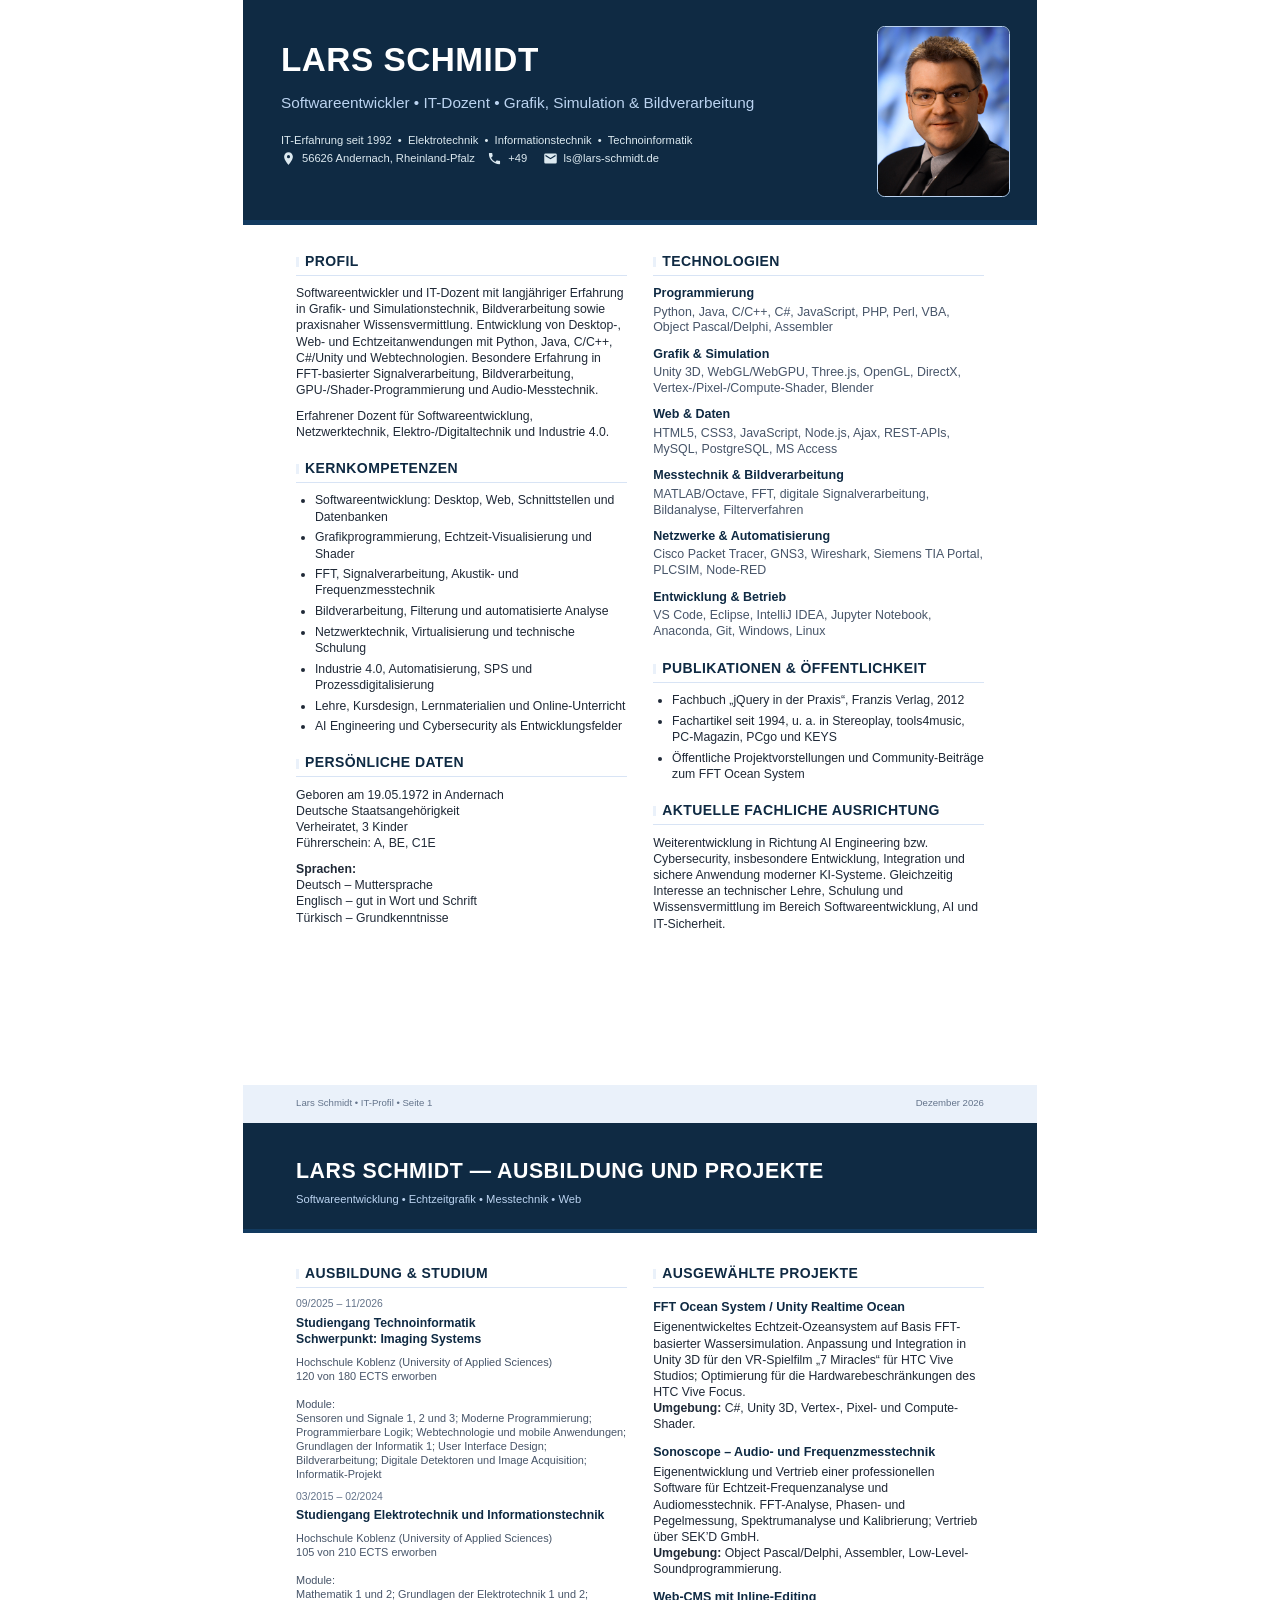
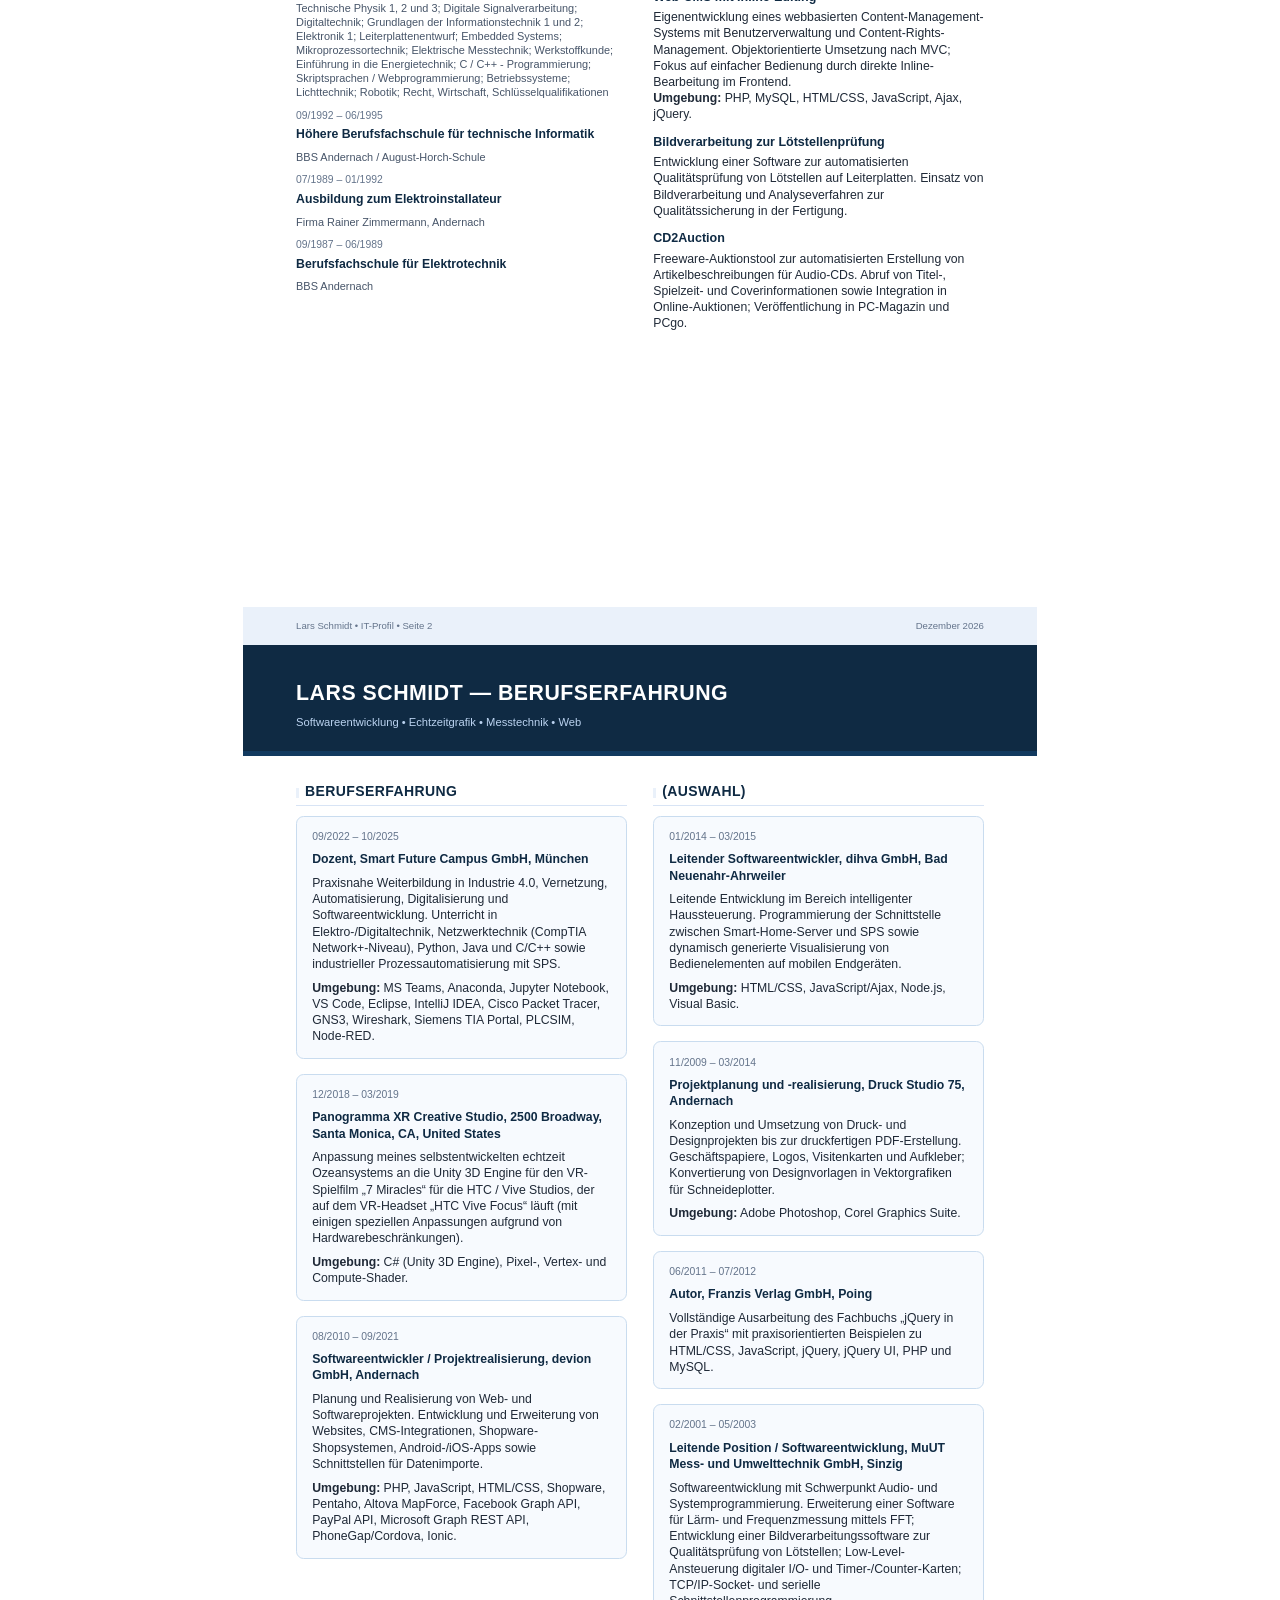
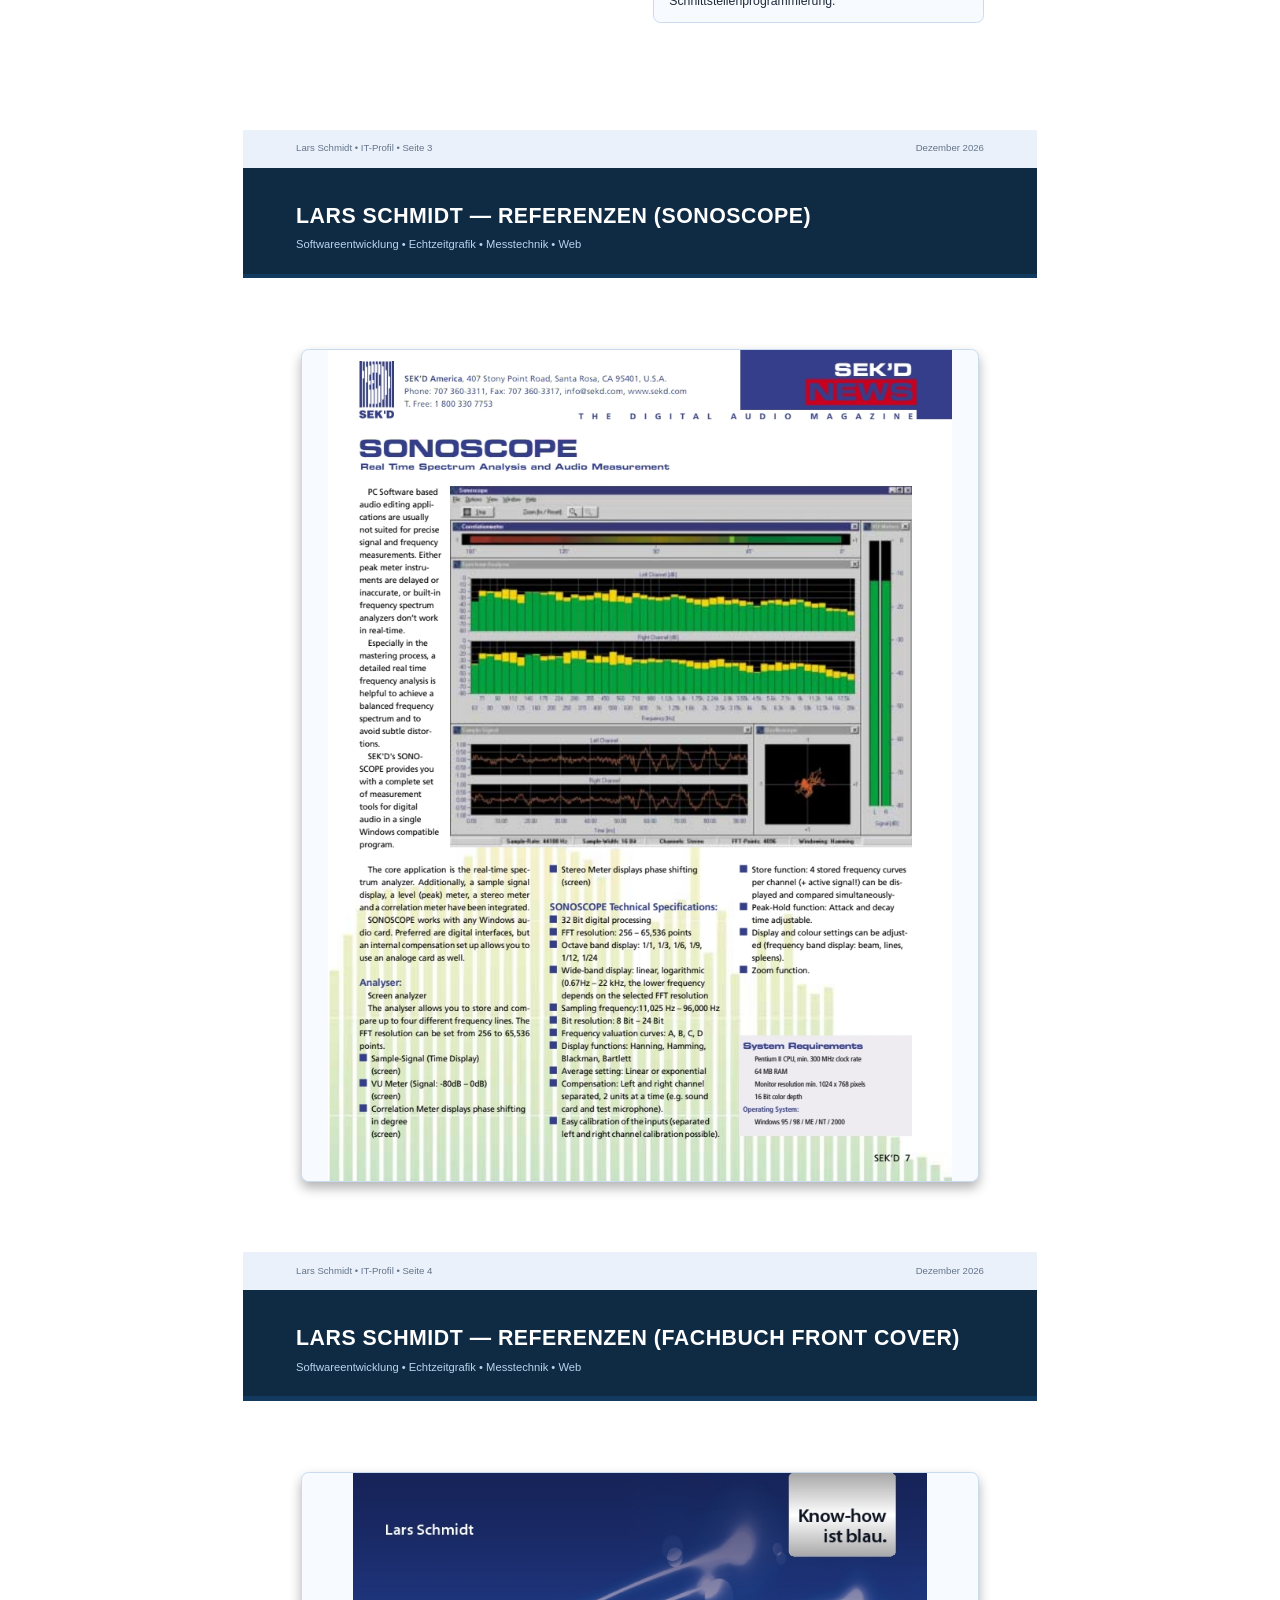
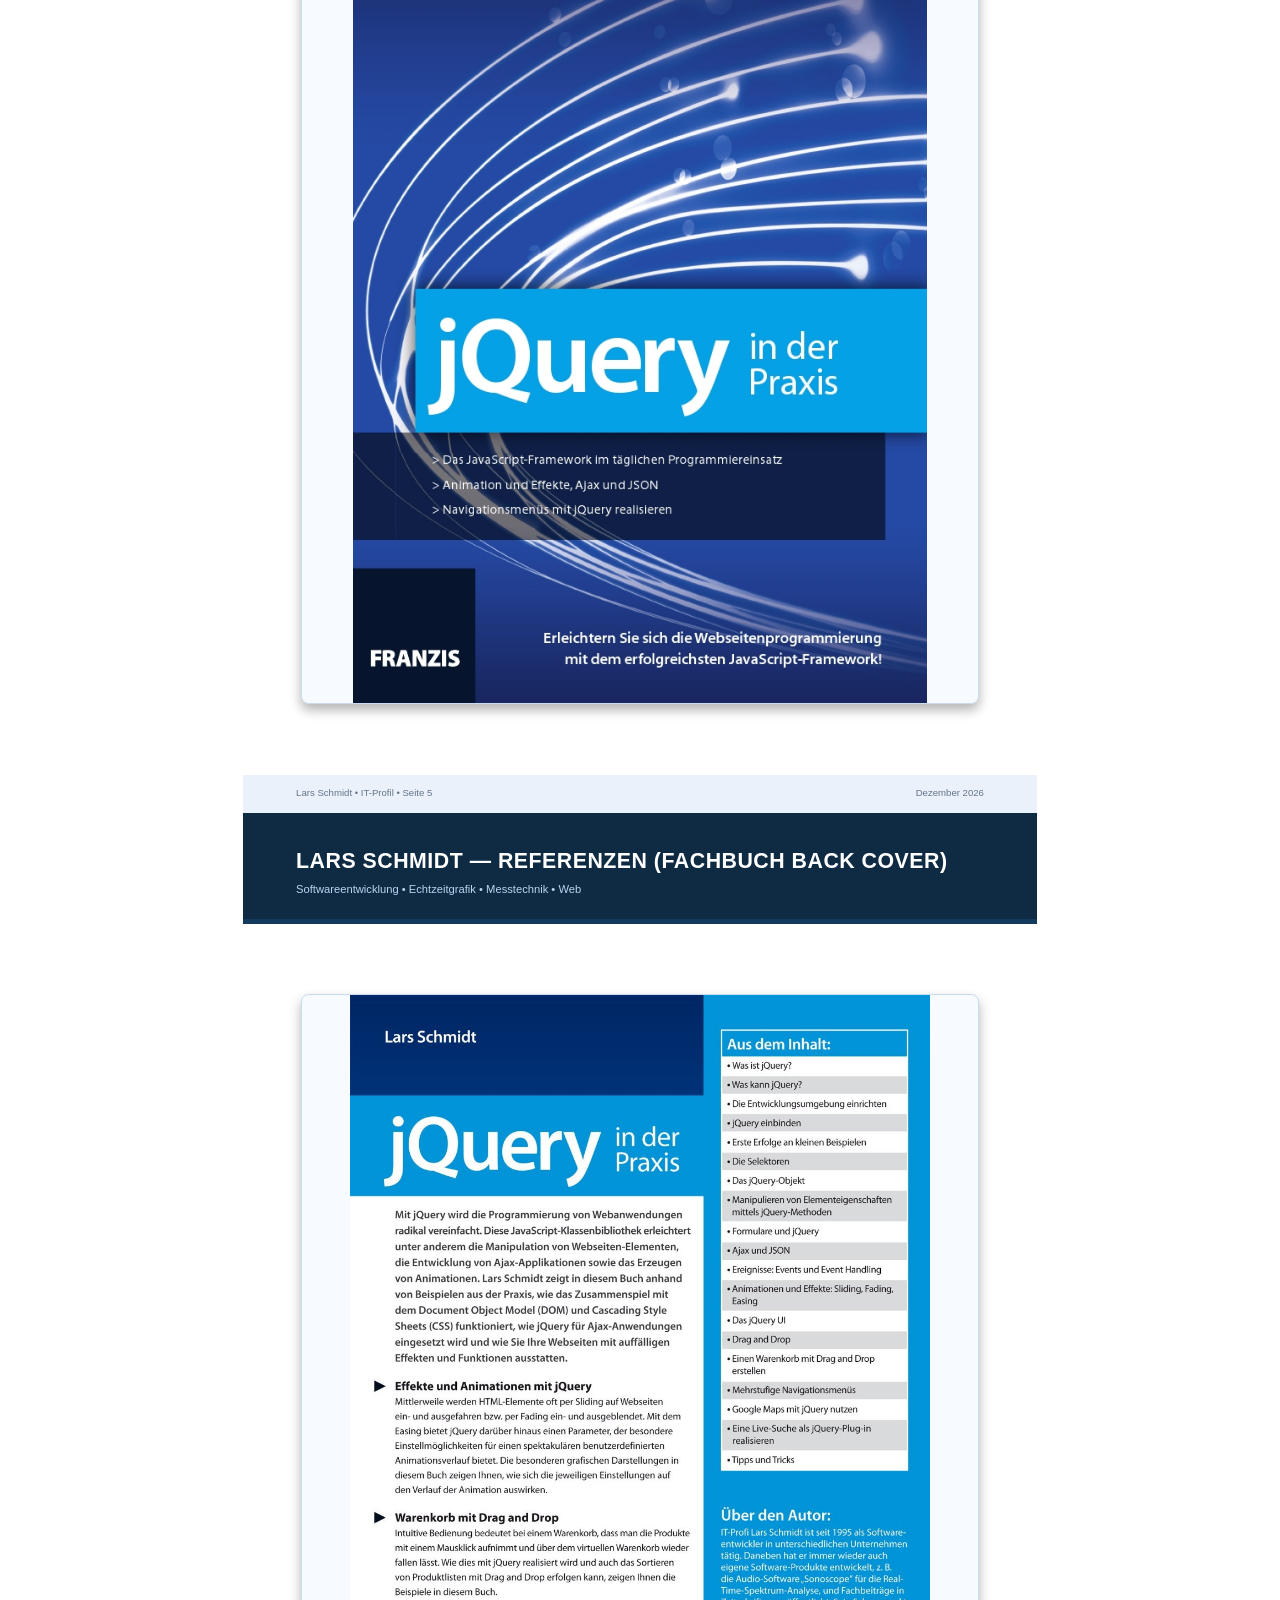
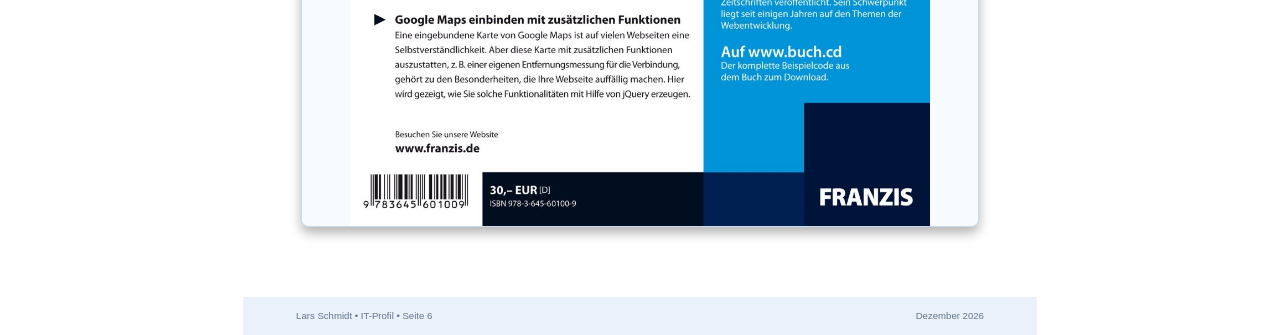
==== index.html @ 0de5c48a "Rename Lars-Schmidt-IT-Profil-public.html to index.html" ====
<!doctype html>
<html lang="de">

<head>
  <meta charset="utf-8">
  <meta name="viewport" content="width=device-width,initial-scale=1">
  <title>Lars Schmidt – IT-Profil</title>

  <link rel="stylesheet" href="style.css">

</head>

<body>

  <div class="page">
    <header class="header">
      <h1>LARS SCHMIDT</h1>
      <p class="role">Softwareentwickler &bull; IT-Dozent &bull; Grafik, Simulation &amp; Bildverarbeitung</p>

      <p class="contact">
        IT-Erfahrung seit 1992 &nbsp;&bull;&nbsp; Elektrotechnik &nbsp;&bull;&nbsp; Informationstechnik
        &nbsp;&bull;&nbsp; Technoinformatik<br>
        <!--
      Aktuelle fachliche Ausrichtung: AI Engineering &amp; Cybersecurity
      -->
      </p>


      <div class="contact">

        <span class="kontakt-item">
          <svg class="icon" viewBox="0 0 24 24" aria-hidden="true">
            <path
              d="M12 2C8.1 2 5 5.1 5 9c0 5.2 7 13 7 13s7-7.8 7-13c0-3.9-3.1-7-7-7zm0 9.5A2.5 2.5 0 1 1 12 6.5a2.5 2.5 0 0 1 0 5z" />
          </svg>
          56626 Andernach, Rheinland-Pfalz &nbsp;&nbsp;
        </span>

        <span class="kontakt-item">
          <svg class="icon" viewBox="0 0 24 24" aria-hidden="true">
            <path
              d="M6.6 10.8c1.4 2.8 3.8 5.2 6.6 6.6l2.2-2.2c.3-.3.7-.4 1-.2 1.1.4 2.3.6 3.5.6.6 0 1 .4 1 1V20c0 .6-.4 1-1 1C10.6 21 3 13.4 3 4c0-.6.4-1 1-1h3.5c.6 0 1 .4 1 1 0 1.2.2 2.4.6 3.5.1.3 0 .7-.2 1l-2.3 2.3z" />
          </svg>
          <a href="tel:+4917670331824">+49 </a> &nbsp;&nbsp;
        </span>

        <span class="kontakt-item">
          <svg class="icon" viewBox="0 0 24 24" aria-hidden="true">
            <path
              d="M20 4H4a2 2 0 0 0-2 2v12a2 2 0 0 0 2 2h16a2 2 0 0 0 2-2V6a2 2 0 0 0-2-2zm0 4.2-8 5-8-5V6l8 5 8-5v2.2z" />
          </svg>
          <a href="mailto:ls@lars-schmidt.de">ls@lars-schmidt.de</a>
        </span>

      </div><br>

      <div class="photo">
        <img src="images/Bild.png" alt="Lars Schmidt">
      </div>
    </header>

    <main class="content">
      <div>
        <section class="section">
          <h2>Profil</h2>
          <p>Softwareentwickler und IT-Dozent mit langjähriger Erfahrung in Grafik- und Simulationstechnik,
            Bildverarbeitung sowie praxisnaher Wissensvermittlung. Entwicklung von Desktop-, Web- und
            Echtzeitanwendungen mit Python, Java, C/C++, C#/Unity und Webtechnologien. Besondere Erfahrung in
            FFT-basierter Signalverarbeitung, Bildverarbeitung, GPU-/Shader-Programmierung und Audio-Messtechnik.</p>
          <p>Erfahrener Dozent für Softwareentwicklung, Netzwerktechnik, Elektro-/Digitaltechnik und Industrie 4.0.</p>
        </section>

        <section class="section">
          <h2>Kernkompetenzen</h2>
          <ul>
            <li>Softwareentwicklung: Desktop, Web, Schnittstellen und Datenbanken</li>
            <li>Grafikprogrammierung, Echtzeit-Visualisierung und Shader</li>
            <li>FFT, Signalverarbeitung, Akustik- und Frequenzmesstechnik</li>
            <li>Bildverarbeitung, Filterung und automatisierte Analyse</li>
            <li>Netzwerktechnik, Virtualisierung und technische Schulung</li>
            <li>Industrie 4.0, Automatisierung, SPS und Prozessdigitalisierung</li>
            <li>Lehre, Kursdesign, Lernmaterialien und Online-Unterricht</li>
            <li>AI Engineering und Cybersecurity als Entwicklungsfelder</li>
          </ul>
        </section>

        <section class="section">
          <h2>Persönliche Daten</h2>
          <p>Geboren am 19.05.1972 in Andernach<br>Deutsche Staatsangehörigkeit<br>Verheiratet, 3
            Kinder<br>Führerschein: A, BE, C1E</p>
          <p><strong>Sprachen:</strong><br>Deutsch – Muttersprache<br>Englisch – gut in Wort und Schrift<br>Türkisch –
            Grundkenntnisse</p>
        </section>

      </div>

      <div>
        <section class="section tech2">
          <h2>Technologien</h2>
          <h3>Programmierung</h3>
          <p>Python, Java, C/C++, C#, JavaScript, PHP, Perl, VBA, Object Pascal/Delphi, Assembler</p>
          <h3>Grafik &amp; Simulation</h3>
          <p>Unity 3D, WebGL/WebGPU, Three.js, OpenGL, DirectX, Vertex-/Pixel-/Compute-Shader, Blender</p>
          <h3>Web &amp; Daten</h3>
          <p>HTML5, CSS3, JavaScript, Node.js, Ajax, REST-APIs, MySQL, PostgreSQL, MS Access</p>
          <h3>Messtechnik &amp; Bildverarbeitung</h3>
          <p>MATLAB/Octave, FFT, digitale Signalverarbeitung, Bildanalyse, Filterverfahren</p>
          <h3>Netzwerke &amp; Automatisierung</h3>
          <p>Cisco Packet Tracer, GNS3, Wireshark, Siemens TIA Portal, PLCSIM, Node-RED</p>
          <h3>Entwicklung &amp; Betrieb</h3>
          <p>VS Code, Eclipse, IntelliJ IDEA, Jupyter Notebook, Anaconda, Git, Windows, Linux</p>
        </section>

        <section class="section">
          <h2>Publikationen &amp; Öffentlichkeit</h2>
          <ul>
            <li>Fachbuch „jQuery in der Praxis“, Franzis Verlag, 2012</li>
            <li>Fachartikel seit 1994, u. a. in Stereoplay, tools4music, PC-Magazin, PCgo und KEYS</li>
            <li>Öffentliche Projektvorstellungen und Community-Beiträge zum FFT Ocean System</li>
          </ul>
        </section>

        <section class="section">
          <h2>Aktuelle fachliche Ausrichtung</h2>
          <p>Weiterentwicklung in Richtung AI Engineering bzw. Cybersecurity, insbesondere Entwicklung, Integration und
            sichere Anwendung moderner KI-Systeme. Gleichzeitig Interesse an technischer Lehre, Schulung und
            Wissensvermittlung im Bereich Softwareentwicklung, AI und IT-Sicherheit.</p>
        </section>

      </div>
    </main>

    <div class="footer"><span>Lars Schmidt &bull; IT-Profil &bull; Seite 1</span><span class="profil-datum"
        style="text-align: right;"></span></div>
  </div>

  <div class="page page2">
    <header class="header" style="padding:9mm 14mm 7mm">
      <h1 style="font-size:16pt;margin:0">LARS SCHMIDT — AUSBILDUNG UND PROJEKTE</h1>
      <p class="role" style="margin:2mm 0 0;font-size:8.4pt">Softwareentwicklung &bull; Echtzeitgrafik &bull;
        Messtechnik &bull; Web</p>
    </header>

    <main class="content">

      <div>
        <section class="section">
          <h2>Ausbildung &amp; Studium</h2>
          <p class="date">09/2025 – 11/2026</p>
          <p class="jobtitle">Studiengang Technoinformatik<br>Schwerpunkt: Imaging Systems</p>
          <p class="small">Hochschule Koblenz (University of Applied Sciences)<br>120 von 180 ECTS
            erworben<br><br>Module:<br>Sensoren und Signale 1, 2 und 3; Moderne Programmierung; Programmierbare Logik;
            Webtechnologie und mobile Anwendungen; Grundlagen der Informatik 1; User Interface Design; Bildverarbeitung;
            Digitale Detektoren und Image Acquisition; Informatik-Projekt</p>
          <p class="date">03/2015 – 02/2024</p>
          <p class="jobtitle">Studiengang Elektrotechnik und Informationstechnik</p>
          <p class="small">Hochschule Koblenz (University of Applied Sciences)<br>105 von 210 ECTS
            erworben<br><br>Module:<br>Mathematik 1 und 2; Grundlagen der Elektrotechnik 1 und 2; Technische Physik 1, 2
            und 3; Digitale Signalverarbeitung; Digitaltechnik; Grundlagen der Informationstechnik 1 und 2; Elektronik
            1; Leiterplattenentwurf; Embedded Systems; Mikroprozessortechnik; Elektrische Messtechnik; Werkstoffkunde;
            Einführung in die Energietechnik; C / C++ - Programmierung; Skriptsprachen / Webprogrammierung;
            Betriebssysteme; Lichttechnik; Robotik; Recht, Wirtschaft, Schlüsselqualifikationen</p>
          <p class="date">09/1992 – 06/1995</p>
          <p class="jobtitle">Höhere Berufsfachschule für technische Informatik</p>
          <p class="small">BBS Andernach / August-Horch-Schule</p>
          <p class="date">07/1989 – 01/1992</p>
          <p class="jobtitle">Ausbildung zum Elektroinstallateur</p>
          <p class="small">Firma Rainer Zimmermann, Andernach</p>
          <p class="date">09/1987 – 06/1989</p>
          <p class="jobtitle">Berufsfachschule für Elektrotechnik</p>
          <p class="small">BBS Andernach</p>
        </section>
      </div>

      <div>
        <section class="section">
          <h2>Ausgewählte Projekte</h2>

          <article class="project">
            <h3>FFT Ocean System / Unity Realtime Ocean</h3>
            <p>Eigenentwickeltes Echtzeit-Ozeansystem auf Basis FFT-basierter Wassersimulation. Anpassung und
              Integration in Unity 3D für den VR-Spielfilm „7 Miracles“ für HTC Vive Studios; Optimierung für die
              Hardwarebeschränkungen des HTC Vive Focus.</p>
            <p><strong>Umgebung:</strong> C#, Unity 3D, Vertex-, Pixel- und Compute-Shader.</p>
          </article>

          <article class="project">
            <h3>Sonoscope – Audio- und Frequenzmesstechnik</h3>
            <p>Eigenentwicklung und Vertrieb einer professionellen Software für Echtzeit-Frequenzanalyse und
              Audiomesstechnik. FFT-Analyse, Phasen- und Pegelmessung, Spektrumanalyse und Kalibrierung; Vertrieb über
              SEK’D GmbH.</p>
            <p><strong>Umgebung:</strong> Object Pascal/Delphi, Assembler, Low-Level-Soundprogrammierung.</p>
          </article>

          <article class="project">
            <h3>Web-CMS mit Inline-Editing</h3>
            <p>Eigenentwicklung eines webbasierten Content-Management-Systems mit Benutzerverwaltung und
              Content-Rights-Management. Objektorientierte Umsetzung nach MVC; Fokus auf einfacher Bedienung durch
              direkte Inline-Bearbeitung im Frontend.</p>
            <p><strong>Umgebung:</strong> PHP, MySQL, HTML/CSS, JavaScript, Ajax, jQuery.</p>
          </article>

          <article class="project">
            <h3>Bildverarbeitung zur Lötstellenprüfung</h3>
            <p>Entwicklung einer Software zur automatisierten Qualitätsprüfung von Lötstellen auf Leiterplatten. Einsatz
              von Bildverarbeitung und Analyseverfahren zur Qualitätssicherung in der Fertigung.</p>
          </article>

          <article class="project">
            <h3>CD2Auction</h3>
            <p>Freeware-Auktionstool zur automatisierten Erstellung von Artikelbeschreibungen für Audio-CDs. Abruf von
              Titel-, Spielzeit- und Coverinformationen sowie Integration in Online-Auktionen; Veröffentlichung in
              PC-Magazin und PCgo.</p>
          </article>
        </section>
      </div>

    </main>

    <div class="footer"><span>Lars Schmidt &bull; IT-Profil &bull; Seite 2</span><span class="profil-datum"
        style="text-align: right;"></span></div>
  </div>

  <div class="page page3">
    <header class="header" style="padding:9mm 14mm 7mm">
      <h1 style="font-size:16pt;margin:0">LARS SCHMIDT — BERUFSERFAHRUNG</h1>
      <p class="role" style="margin:2mm 0 0;font-size:8.4pt">Softwareentwicklung &bull; Echtzeitgrafik &bull;
        Messtechnik &bull; Web</p>
    </header>

    <main class="content">
      <div>

        <section class="section">
          <h2>Berufserfahrung</h2>

          <article class="job">
            <p class="date">09/2022 – 10/2025</p>
            <p class="jobtitle">Dozent, Smart Future Campus GmbH, München</p>
            <p>Praxisnahe Weiterbildung in Industrie 4.0, Vernetzung, Automatisierung, Digitalisierung und
              Softwareentwicklung. Unterricht in Elektro-/Digitaltechnik, Netzwerktechnik (CompTIA Network+-Niveau),
              Python, Java und C/C++ sowie industrieller Prozessautomatisierung mit SPS.</p>
            <p><strong>Umgebung:</strong> MS Teams, Anaconda, Jupyter Notebook, VS Code, Eclipse, IntelliJ IDEA, Cisco
              Packet Tracer, GNS3, Wireshark, Siemens TIA Portal, PLCSIM, Node-RED.</p>
          </article>

          <article class="job">
            <p class="date">12/2018 – 03/2019</p>
            <p class="jobtitle">Panogramma XR Creative Studio, 2500 Broadway, Santa Monica, CA, United States</p>
            <p>Anpassung meines selbstentwickelten echtzeit Ozeansystems an die Unity 3D Engine für den VR-Spielfilm „7
              Miracles“ für die HTC / Vive Studios, der auf dem VR-Headset „HTC Vive Focus“ läuft (mit einigen
              speziellen Anpassungen aufgrund von Hardwarebeschränkungen).
            <p><strong>Umgebung:</strong> C# (Unity 3D Engine), Pixel-, Vertex- und Compute-Shader.</p>
          </article>

          <article class="job">
            <p class="date">08/2010 – 09/2021</p>
            <p class="jobtitle">Softwareentwickler / Projektrealisierung, devion GmbH, Andernach</p>
            <p>Planung und Realisierung von Web- und Softwareprojekten. Entwicklung und Erweiterung von Websites,
              CMS-Integrationen, Shopware-Shopsystemen, Android-/iOS-Apps sowie Schnittstellen für Datenimporte.</p>
            <p><strong>Umgebung:</strong> PHP, JavaScript, HTML/CSS, Shopware, Pentaho, Altova MapForce, Facebook Graph
              API, PayPal API, Microsoft Graph REST API, PhoneGap/Cordova, Ionic.</p>
          </article>

        </section>

      </div>

      <div>

        <section class="section">
          <h2>(Auswahl)</h2>


          <article class="job">
            <p class="date">01/2014 – 03/2015</p>
            <p class="jobtitle">Leitender Softwareentwickler, dihva GmbH, Bad Neuenahr-Ahrweiler</p>
            <p>Leitende Entwicklung im Bereich intelligenter Haussteuerung. Programmierung der Schnittstelle zwischen
              Smart-Home-Server und SPS sowie dynamisch generierte Visualisierung von Bedienelementen auf mobilen
              Endgeräten.</p>
            <p><strong>Umgebung:</strong> HTML/CSS, JavaScript/Ajax, Node.js, Visual Basic.</p>
          </article>

          <article class="job">
            <p class="date">11/2009 – 03/2014</p>
            <p class="jobtitle">Projektplanung und -realisierung, Druck Studio 75, Andernach</p>
            <p>Konzeption und Umsetzung von Druck- und Designprojekten bis zur druckfertigen PDF-Erstellung.
              Geschäftspapiere, Logos, Visitenkarten und Aufkleber; Konvertierung von Designvorlagen in Vektorgrafiken
              für Schneideplotter.</p>
            <p><strong>Umgebung:</strong> Adobe Photoshop, Corel Graphics Suite.</p>
          </article>

          <article class="job">
            <p class="date">06/2011 – 07/2012</p>
            <p class="jobtitle">Autor, Franzis Verlag GmbH, Poing</p>
            <p>Vollständige Ausarbeitung des Fachbuchs „jQuery in der Praxis“ mit praxisorientierten Beispielen zu
              HTML/CSS, JavaScript, jQuery, jQuery UI, PHP und MySQL.</p>
          </article>

          <article class="job">
            <p class="date">02/2001 – 05/2003</p>
            <p class="jobtitle">Leitende Position / Softwareentwicklung, MuUT Mess- und Umwelttechnik GmbH, Sinzig</p>
            <p>Softwareentwicklung mit Schwerpunkt Audio- und Systemprogrammierung. Erweiterung einer Software für Lärm-
              und Frequenzmessung mittels FFT; Entwicklung einer Bildverarbeitungssoftware zur Qualitätsprüfung von
              Lötstellen; Low-Level-Ansteuerung digitaler I/O- und Timer-/Counter-Karten; TCP/IP-Socket- und serielle
              Schnittstellenprogrammierung.</p>
          </article>
        </section>

      </div>
    </main>

    <div class="footer"><span>Lars Schmidt &bull; IT-Profil &bull; Seite 3</span><span class="profil-datum"
        style="text-align: right;"></span></div>
  </div>

  <div class="page page4">
    <header class="header" style="padding:9mm 14mm 7mm">
      <h1 style="font-size:16pt;margin:0">LARS SCHMIDT — REFERENZEN (SONOSCOPE)</h1>
      <p class="role" style="margin:2mm 0 0;font-size:8.4pt">Softwareentwicklung &bull; Echtzeitgrafik &bull;
        Messtechnik &bull; Web</p>
    </header>

    <main class="photo_ref">
      <div class="photo_ref_wrapper">
        <img src="images/sono_ref.jpg" alt="Sonoscope">
      </div>
    </main>

    <div class="footer"><span>Lars Schmidt &bull; IT-Profil &bull; Seite 4</span><span class="profil-datum"
        style="text-align: right;"></span></div>
  </div>

  <div class="page page5">
    <header class="header" style="padding:9mm 14mm 7mm">
      <h1 style="font-size:16pt;margin:0">LARS SCHMIDT — REFERENZEN (FACHBUCH FRONT COVER)</h1>
      <p class="role" style="margin:2mm 0 0;font-size:8.4pt">Softwareentwicklung &bull; Echtzeitgrafik &bull;
        Messtechnik &bull; Web</p>
    </header>

    <main class="photo_ref">
      <div class="photo_ref_wrapper">
        <img src="images/jQuery_ref_f.jpg" alt="Sonoscope">
      </div>
    </main>

    <div class="footer"><span>Lars Schmidt &bull; IT-Profil &bull; Seite 5</span><span class="profil-datum"
        style="text-align: right;"></span></div>
  </div>

  <div class="page page6">
    <header class="header" style="padding:9mm 14mm 7mm">
      <h1 style="font-size:16pt;margin:0">LARS SCHMIDT — REFERENZEN (FACHBUCH BACK COVER)</h1>
      <p class="role" style="margin:2mm 0 0;font-size:8.4pt">Softwareentwicklung &bull; Echtzeitgrafik &bull;
        Messtechnik &bull; Web</p>
    </header>

    <main class="photo_ref">
      <div class="photo_ref_wrapper">
        <img src="images/jQuery_ref_b.jpg" alt="Sonoscope">
      </div>
    </main>

    <div class="footer"><span>Lars Schmidt &bull; IT-Profil &bull; Seite 6</span><span class="profil-datum"
        style="text-align: right;"></span></div>
  </div>


  <script defer>
    const actualDate = new Date().toLocaleDateString("de-DE", {
      month: "long",
      year: "numeric"
    });

    document.querySelectorAll(".profil-datum").forEach(element => {
      element.textContent = actualDate;
    });
  </script>


</body>

</html>
---- style.css ----
:root{
  --navy:#0F2A43; --navy2:#123A5F; --blue:#1F6FEB; --slate:#475569;
  --ink:#1F2937; --gray:#64748B; --light:#EAF1FA; --line:#D8E4F5; --card:#F7FAFE;
}
*{box-sizing:border-box}
html,body{margin:0;padding:0}
body{font-family:Arial,Helvetica,sans-serif;color:var(--ink);background:#fff;font-size:9.2pt;line-height:1.32}
.page{width:210mm;height:297mm;margin:0 auto;background:#fff;position:relative;overflow:hidden}
.header{background:var(--navy);color:#fff;padding:10mm 10mm 10mm;position:relative}
.header:after{content:"";position:absolute;left:0;right:0;bottom:0;height:1.3mm;background:var(--navy2)}
h1{margin:0 0 3mm;font-size:25pt;letter-spacing:.5px}
.role{margin:0 0 5mm;font-size:11.5pt;color:#BBD3F0}
.contact{margin:0;font-size:8.4pt;color:#DCE9F0;line-height:1.55}

/*
.photo_ref{position:absolute;left:10%;top:13.5%;width:auto;height:80%;background:#fff;display:flex;align-items:center;justify-content:center;overflow:hidden;}
/*.photo_ref img{width:100%;height:100%;object-fit:cover;display:block;}
*/

.photo_ref{
  flex: 1;
  display: flex;
  align-items: center;
  justify-content: center;
  overflow: hidden;
}

.photo_ref_wrapper {
  height: 90%;
  display: flex;
  align-items: center;
  justify-content: center;
}

.photo_ref_wrapper img{
  height: 90%;
  max-width: 90%;
  width: auto;
  object-fit: contain;
  border: 6px solid #d1d5db;
  box-shadow: 0 6px 12px rgba(0,0,0,0.3);
}

.photo{position:absolute;right:7mm;top:7mm;width:35.2mm;height:45mm;background:#fff;border-radius:2mm;display:flex;align-items:center;justify-content:center;overflow:hidden; border: 0.4mm solid #BBD3F0; border-radius: 2mm;}
.photo img{width:100%;height:100%;object-fit:cover;display:block;}
.photo-placeholder{width:100%;height:100%;display:flex;align-items:center;justify-content:center;color:var(--navy);font-weight:bold;font-size:7pt;background:#DCE9F8}
.content{display:grid;grid-template-columns:1fr 1fr;gap:7mm;padding:7mm 14mm 12mm}
.section{margin-bottom:5mm}
h2{margin:0 0 2.5mm;font-size:10.5pt;color:var(--navy);text-transform:uppercase;letter-spacing:.4px;border-bottom:.7pt solid var(--line);padding-bottom:1.2mm}
/*h2:before{content:"";display:inline-block;width:3px;height:10px;background:var(--blue);margin-right:6px;vertical-align:middle}
*/
h2:before{content:"";display:inline-block;width:3px;height:10px;background:var(--light);margin-right:6px;vertical-align:middle}
p{margin:0 0 2.5mm}
.small{font-size:8.2pt;color:var(--slate);line-height:1.28}
.date{font-size:7.8pt;color:var(--gray);margin:0 0 1mm}
.jobtitle{font-size:9.2pt;font-weight:bold;color:var(--navy);margin:0 0 2mm}
.job{background:var(--card);border:.8pt solid #C9DCEF;border-radius:2mm;padding:3.5mm 4mm;margin-bottom:4mm;break-inside:avoid}
.job p{margin:0 0 2mm}
.job p:last-child{margin-bottom:0}
ul{margin:0;padding-left:5mm}
li{margin-bottom:1.2mm}
.tech h3{margin:2.5mm 0 .8mm;font-size:8.3pt;color:var(--navy)}
.tech p{margin:0;font-size:8.2pt;color:var(--slate);line-height:1.28}
.tech2 h3{margin:2.5mm 0 .8mm;font-size:9.4pt;color:var(--navy)}
.tech2 p{margin:0;font-size:9.3pt;color:var(--slate);line-height:1.28}
.project h3{margin:3mm 0 1mm;font-size:9.4pt;color:var(--navy)}
.project p{margin:0}
.page2 .content{padding-top:8mm}
.footer{position:absolute;bottom:0;left:0;right:0;height:10mm;background:var(--light);color:var(--gray);font-size:7.2pt;display:flex;justify-content:space-between;align-items:center;padding:0 14mm}

.header, .footer {
  flex-shrink: 0;
}

.page {
  width: 210mm;
  height: 297mm;
  margin: 0 auto;
  background: #fff;
  position: relative;
  overflow: hidden;

  /* entscheidend */
  display: flex;
  flex-direction: column;
}

.header {
  background: var(--navy);
  color: #fff;
  padding: 10mm 10mm 10mm;
  position: relative;
  flex-shrink: 0;
}

.header:after {
  content: "";
  position: absolute;
  left: 0;
  right: 0;
  bottom: 0;
  height: 1.3mm;
  background: var(--navy2);
}

.photo_ref {
  flex: 1;
  display: flex;
  align-items: center;
  justify-content: center;
  overflow: hidden;

  /* Platz für den absoluten Footer */
  padding-bottom: 10mm;
}

.photo_ref_wrapper {
  width: 95%;
  height: 95%;
  display: flex;
  align-items: center;
  justify-content: center;
}

.photo_ref_wrapper img {
  max-width: 100%;
  max-height: 100%;
  width: 90%;
  height: 90%;
  object-fit: contain;
  background: var(--light);
  border: 2px solid #d1d5db;

  background:var(--card);
  border:.8pt solid #C9DCEF;

  border-radius: 2mm;
  box-shadow: 0 6px 12px rgba(0, 0, 0, 0.3);
}

.footer {
  position: absolute;
  bottom: 0;
  left: 0;
  right: 0;
  height: 10mm;
  background: var(--light);
  color: var(--gray);
  font-size: 7.2pt;
  display: flex;
  justify-content: space-between;
  align-items: center;
  padding: 0 14mm;
}

.kontaktzeile {
  display: flex;
  flex-wrap: wrap;
  align-items: center;
  gap: 14px 22px;
  margin-top: 10px;
  font-size: 8.4pt;
  color: #DCE9F0;
}

.kontakt-item {
  display: inline-flex;
  align-items: center;
  gap: 6px;
  white-space: nowrap;
}

.kontakt-item a {
  color: inherit;
  text-decoration: none;
}

.icon {
  width: 15px;
  height: 15px;
  fill: #DCE9F0; /* dein Profilblau */
  flex-shrink: 0;
}

.referenzseite {
  page-break-before: always;
  display: flex;
  flex-direction: column;
  min-height: 100%;
  padding: 30px 40px;
  box-sizing: border-box;
}

.referenz-titel {
  font-size: 14pt;
  font-weight: 700;
  color: #1d4ed8;
  margin: 0 0 6px 0;
}

.referenz-untertitel {
  font-size: 10pt;
  color: #374151;
  margin: 0 0 18px 0;
}

.referenz-bild {
  flex: 1;
  display: flex;
  align-items: center;
  justify-content: center;
  overflow: hidden;
}

.referenz-bild img {
  max-width: 100%;
  max-height: 100%;
  object-fit: contain;
  border: 1px solid #d1d5db;
  box-shadow: 0 2px 6px rgba(0,0,0,0.08);
}

@media print{
  body{margin:0}
  .page{width:210mm;height:297mm;page-break-after:always;overflow:hidden}
  .page:last-child{page-break-after:auto}
  .job,.project,.section{break-inside:avoid}
  @page{size:A4;margin:0}
  .no-print{display:none}
}
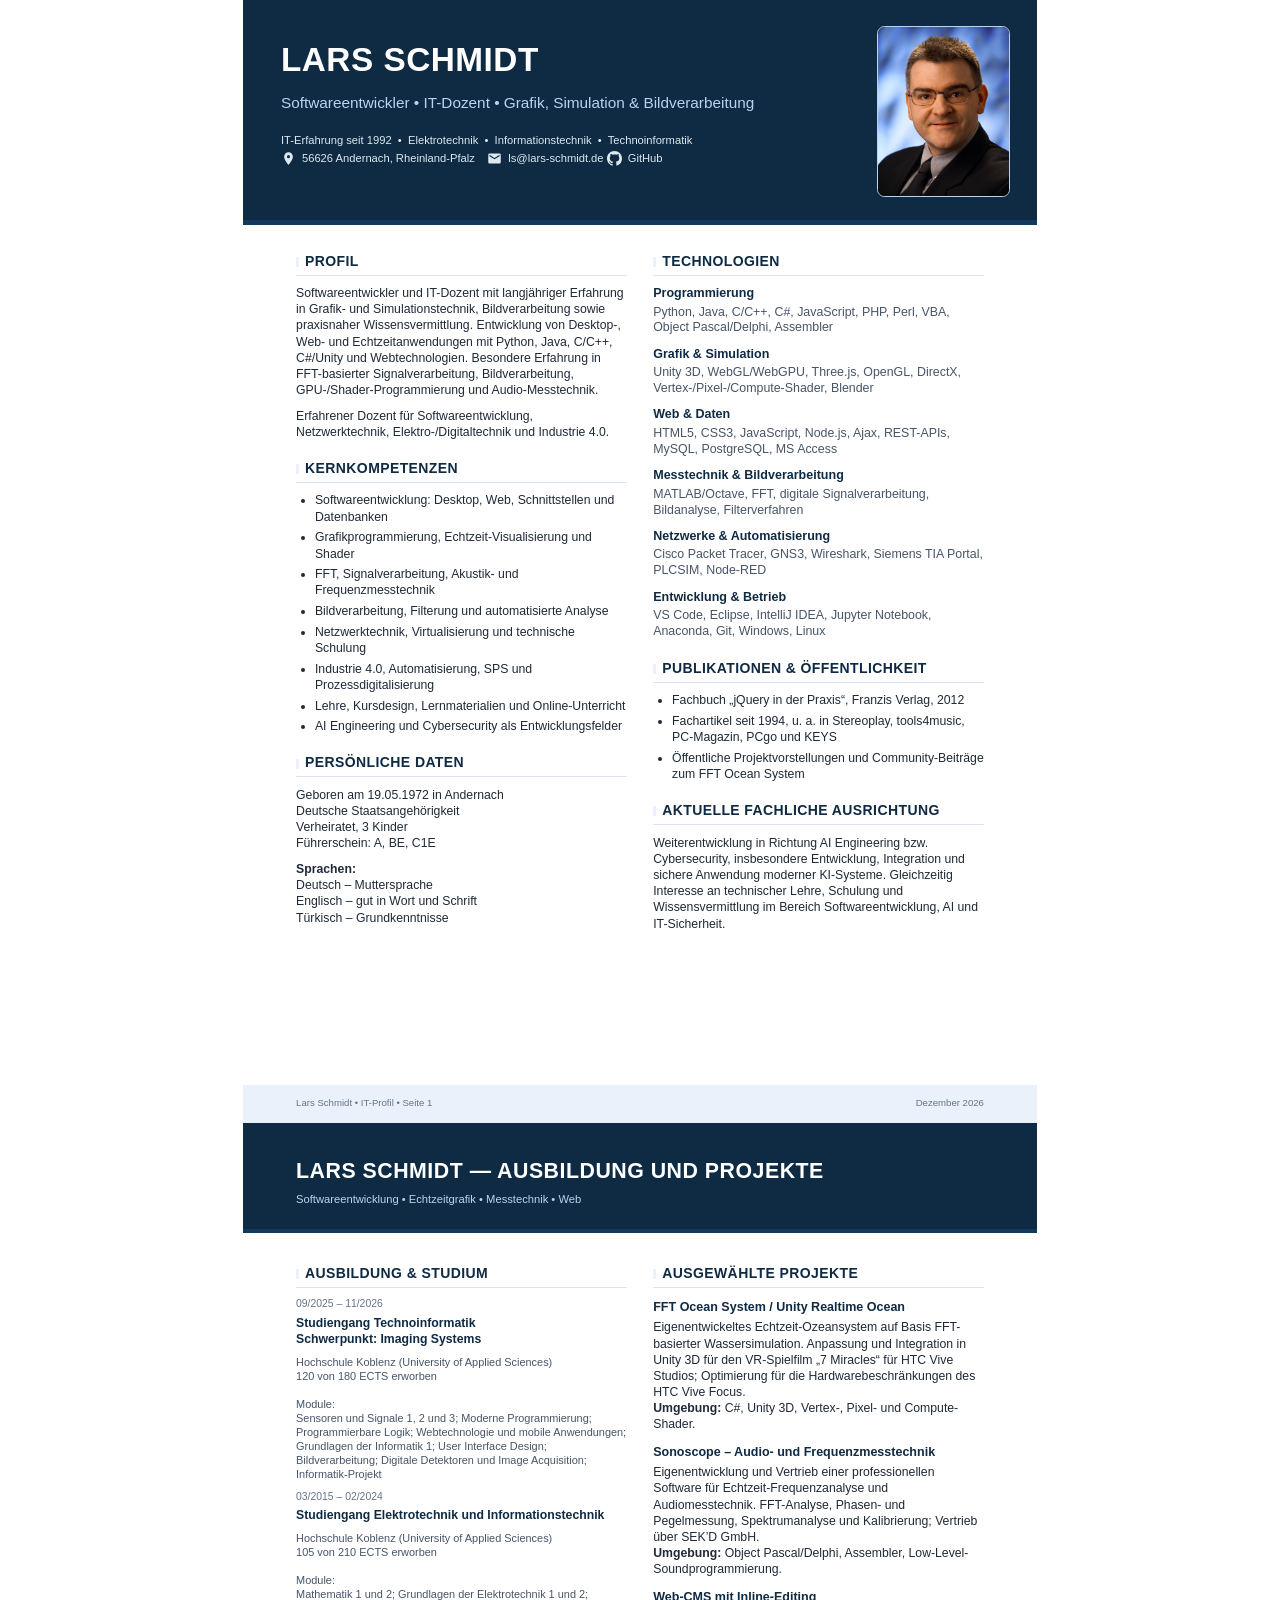
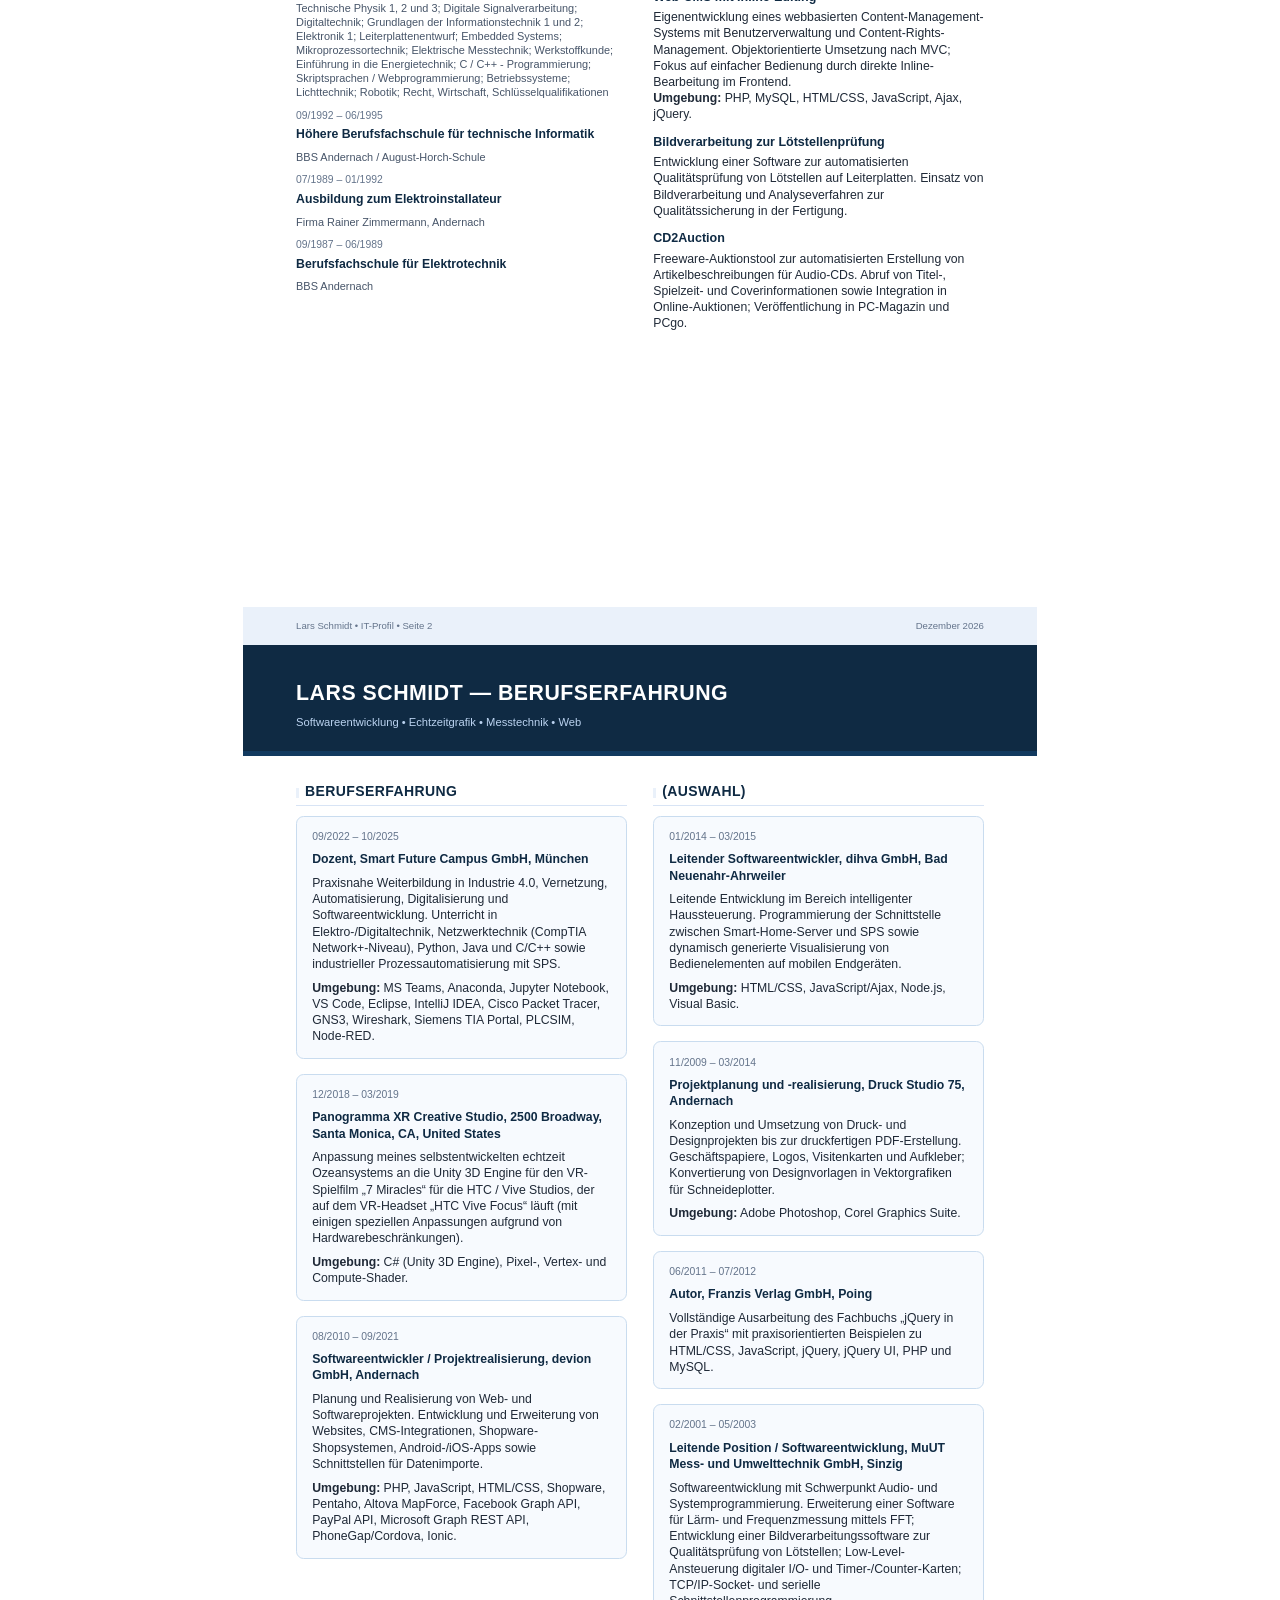
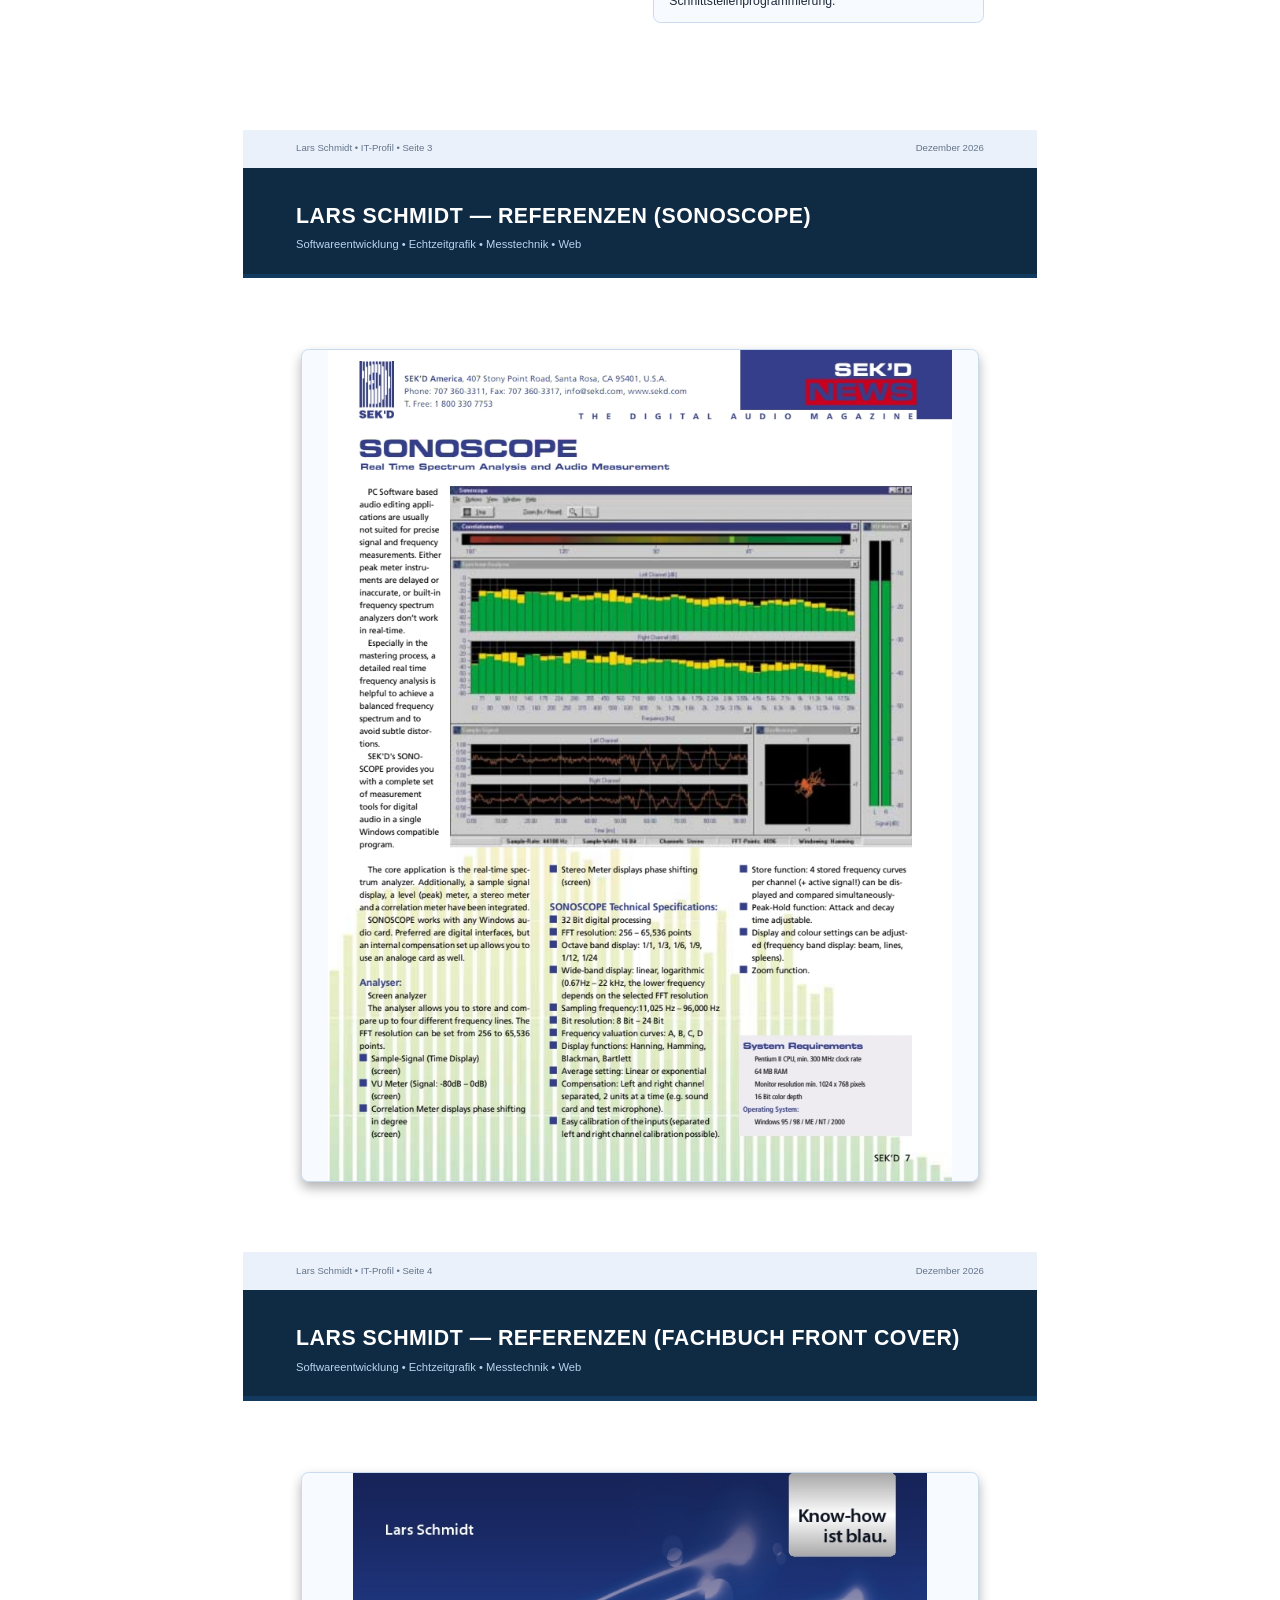
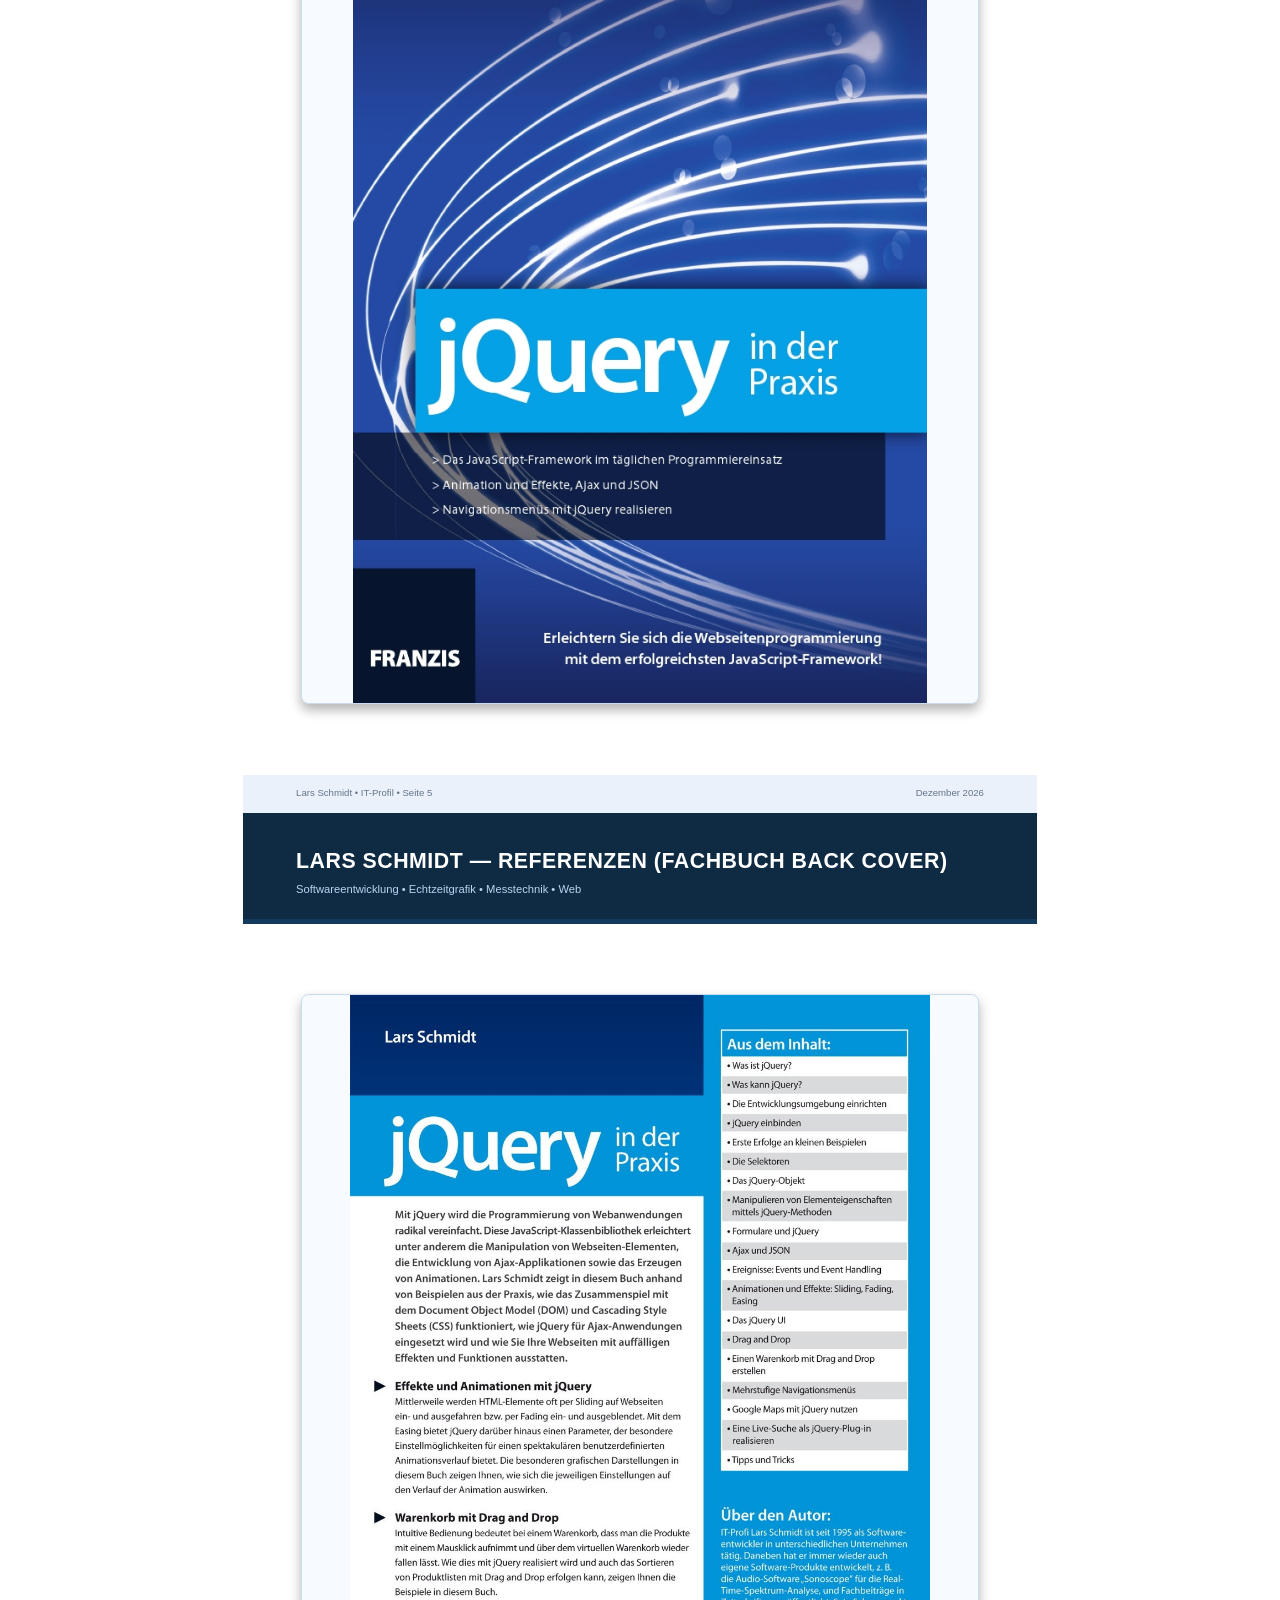
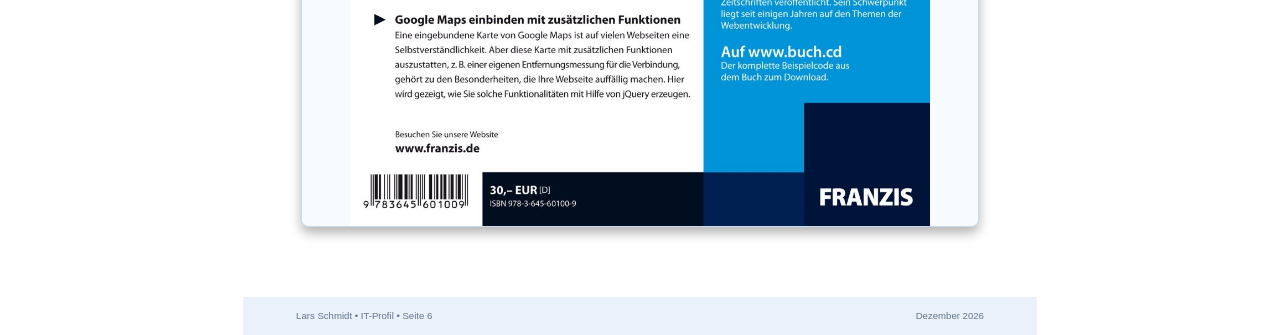
==== commit 902a70f5: "Update index.html" ====
--- a/index.html
+++ b/index.html
@@ -39,18 +39,21 @@
         <span class="kontakt-item">
           <svg class="icon" viewBox="0 0 24 24" aria-hidden="true">
             <path
-              d="M6.6 10.8c1.4 2.8 3.8 5.2 6.6 6.6l2.2-2.2c.3-.3.7-.4 1-.2 1.1.4 2.3.6 3.5.6.6 0 1 .4 1 1V20c0 .6-.4 1-1 1C10.6 21 3 13.4 3 4c0-.6.4-1 1-1h3.5c.6 0 1 .4 1 1 0 1.2.2 2.4.6 3.5.1.3 0 .7-.2 1l-2.3 2.3z" />
-          </svg>
-          <a href="tel:+4917670331824">+49 </a> &nbsp;&nbsp;
-        </span>
-
-        <span class="kontakt-item">
-          <svg class="icon" viewBox="0 0 24 24" aria-hidden="true">
-            <path
               d="M20 4H4a2 2 0 0 0-2 2v12a2 2 0 0 0 2 2h16a2 2 0 0 0 2-2V6a2 2 0 0 0-2-2zm0 4.2-8 5-8-5V6l8 5 8-5v2.2z" />
           </svg>
           <a href="mailto:ls@lars-schmidt.de">ls@lars-schmidt.de</a>
         </span>
+
+        <span class="kontakt-item">
+          <svg class="icon" viewBox="0 0 16 16" aria-hidden="true">
+            <path
+              d="M8 0C3.58 0 0 3.58 0 8c0 3.54 2.29 6.53 5.47 7.59.4.07.55-.17.55-.38 0-.19-.01-.82-.01-1.49-2.01.37-2.53-.49-2.69-.94-.09-.23-.48-.94-.82-1.13-.28-.15-.68-.52-.01-.53.63-.01 1.08.58 1.23.82.72 1.21 1.87.87 2.33.66.07-.52.28-.87.51-1.07-1.78-.2-3.64-.89-3.64-3.95 0-.87.31-1.59.82-2.15-.08-.2-.36-1.02.08-2.12 0 0 .67-.21 2.2.82.64-.18 1.32-.27 2-.27s1.36.09 2 .27c1.53-1.04 2.2-.82 2.2-.82.44 1.1.16 1.92.08 2.12.51.56.82 1.27.82 2.15 0 3.07-1.87 3.75-3.65 3.95.29.25.54.73.54 1.48 0 1.07-.01 1.93-.01 2.2 0 .21.15.46.55.38A7.995 7.995 0 0 0 16 8c0-4.42-3.58-8-8-8z" />
+          </svg>
+          <a href="https://lars-schmidt-dev.github.io/it-profil/" target="_blank" rel="noopener">
+            GitHub &nbsp;&nbsp;
+          </a>
+        </span>
+
 
       </div><br>
 
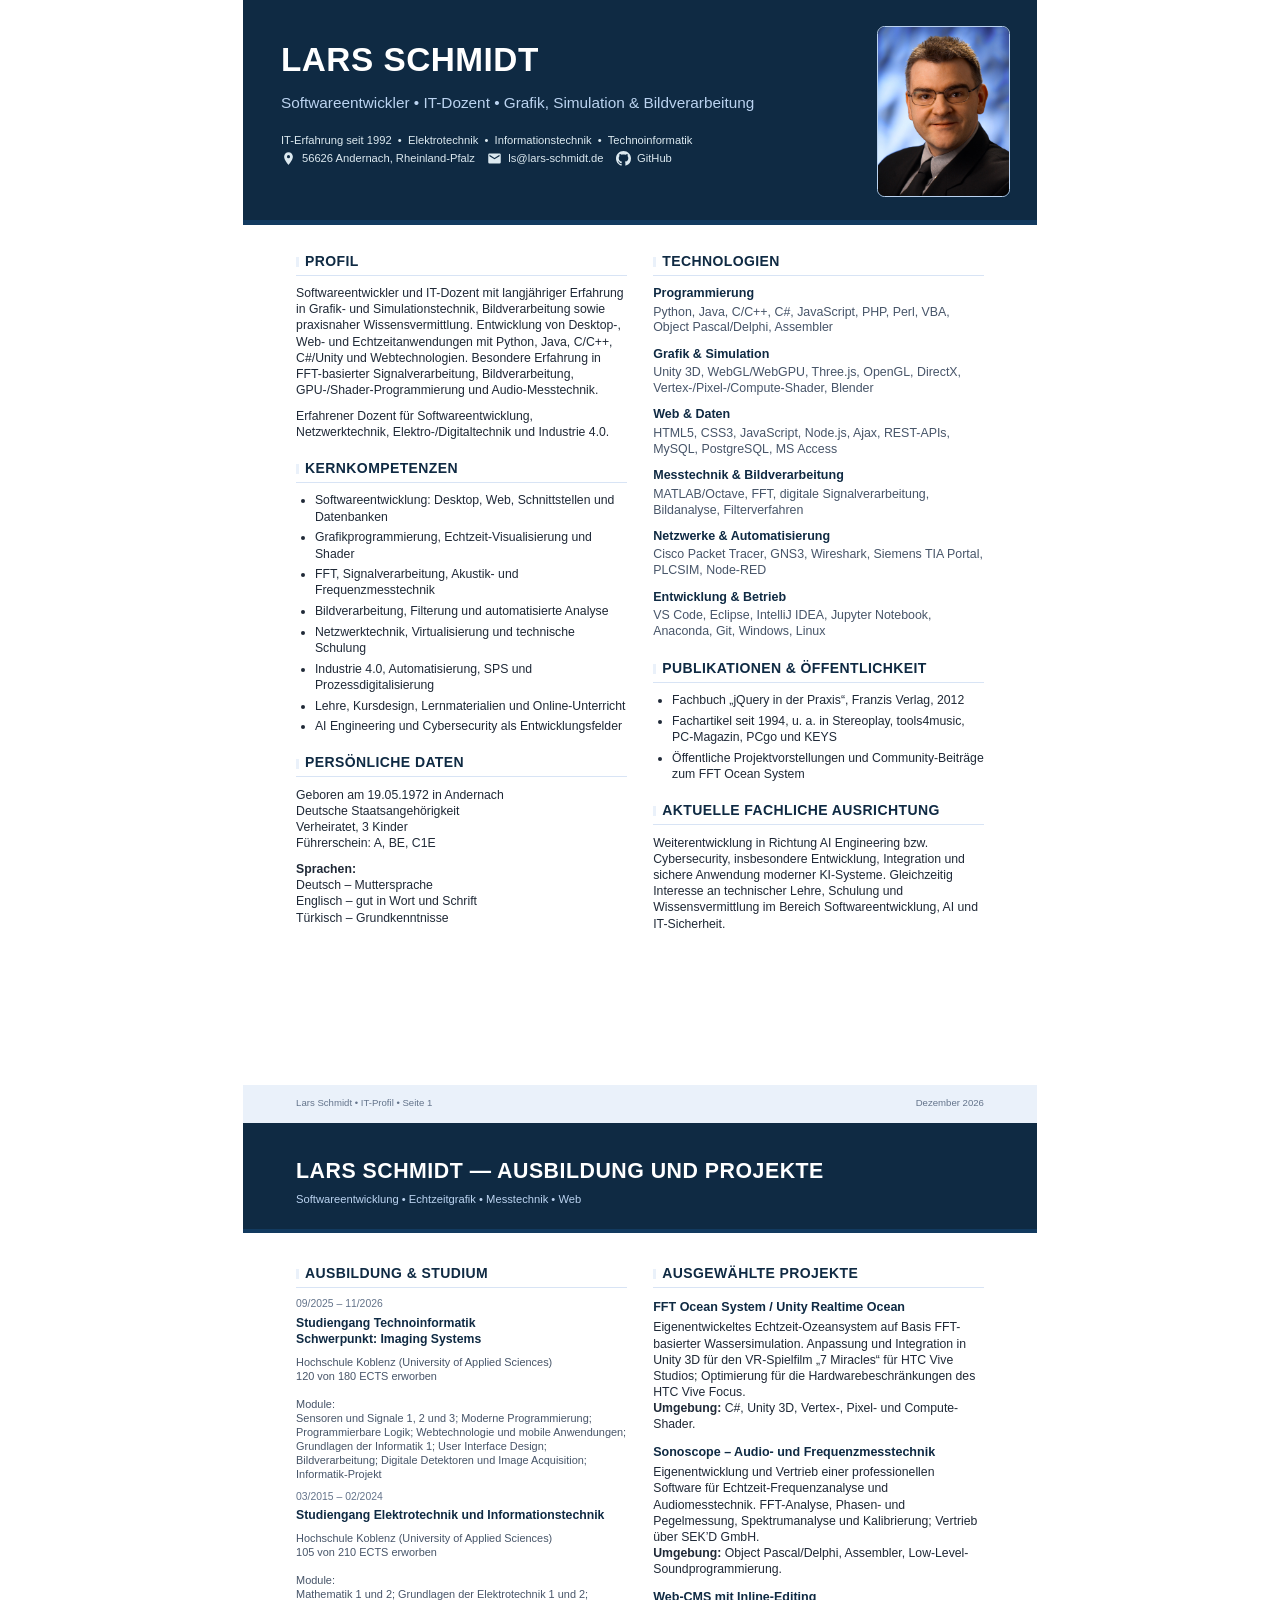
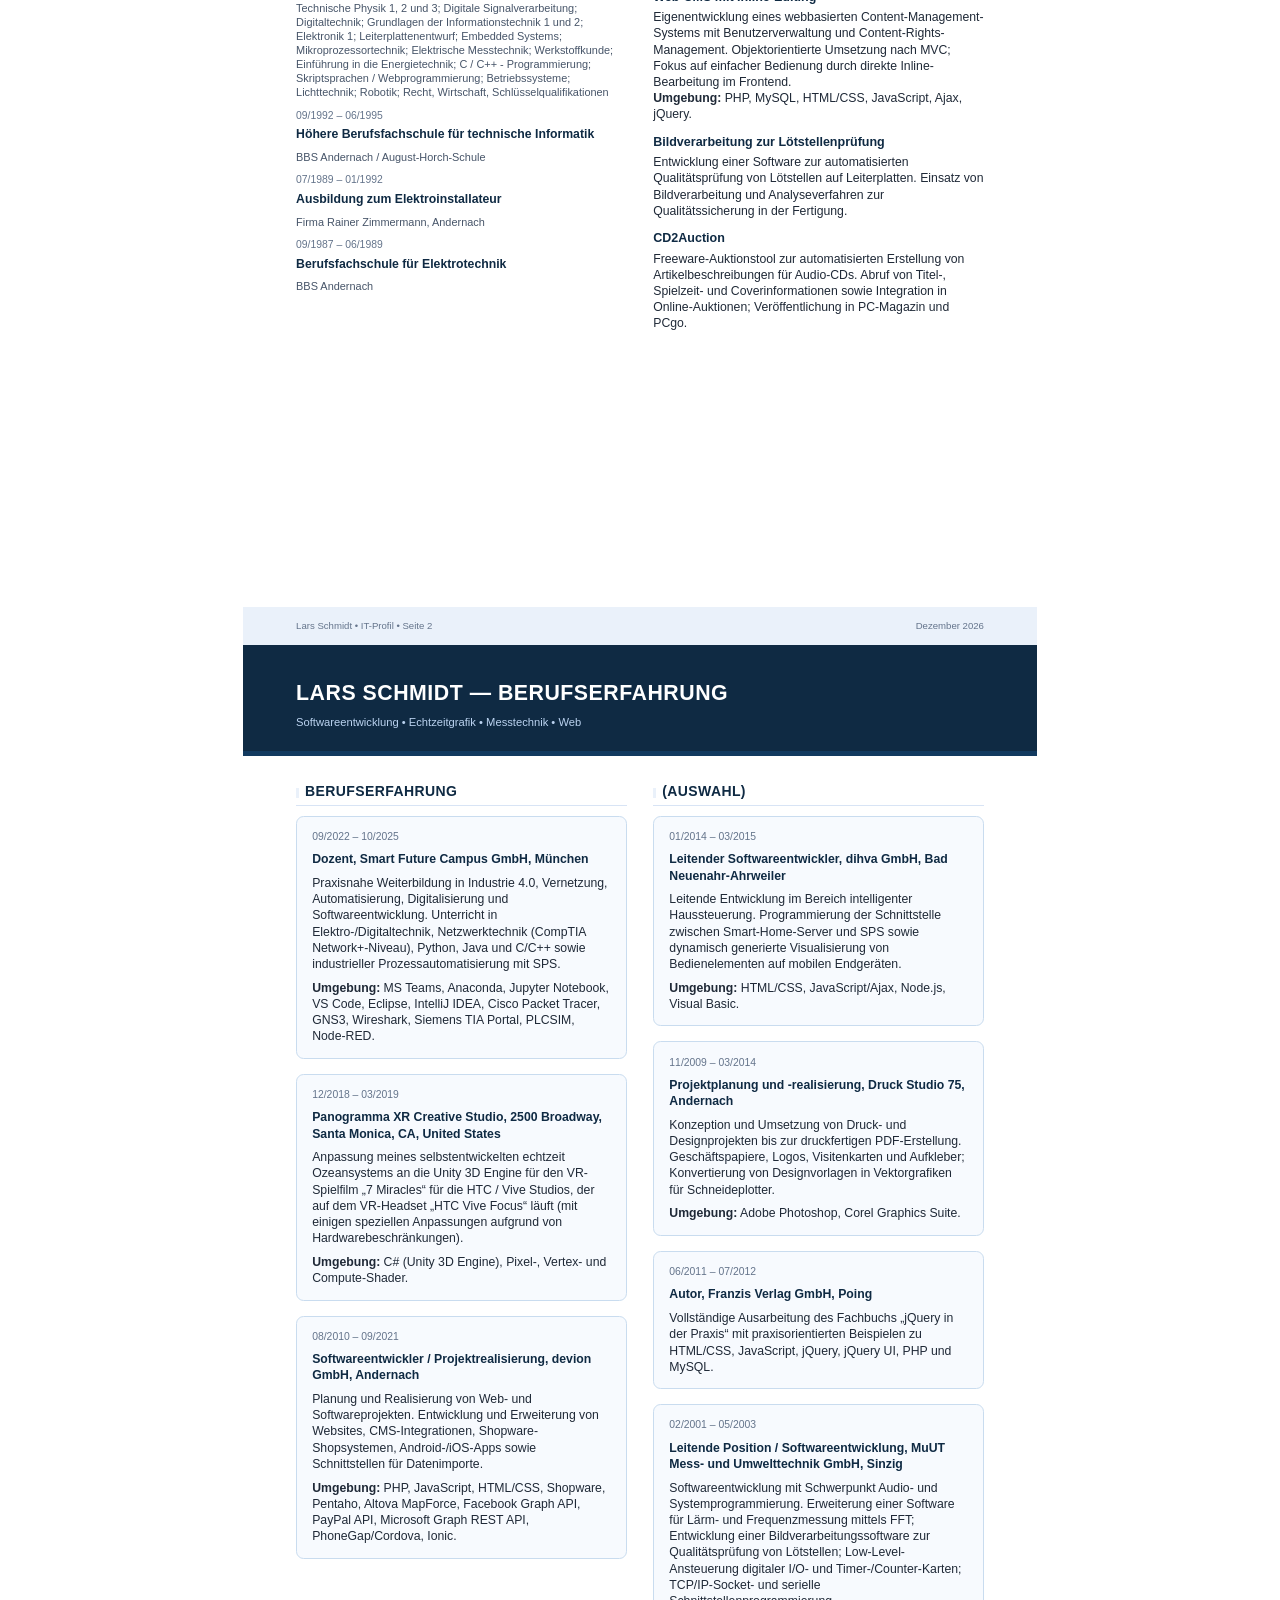
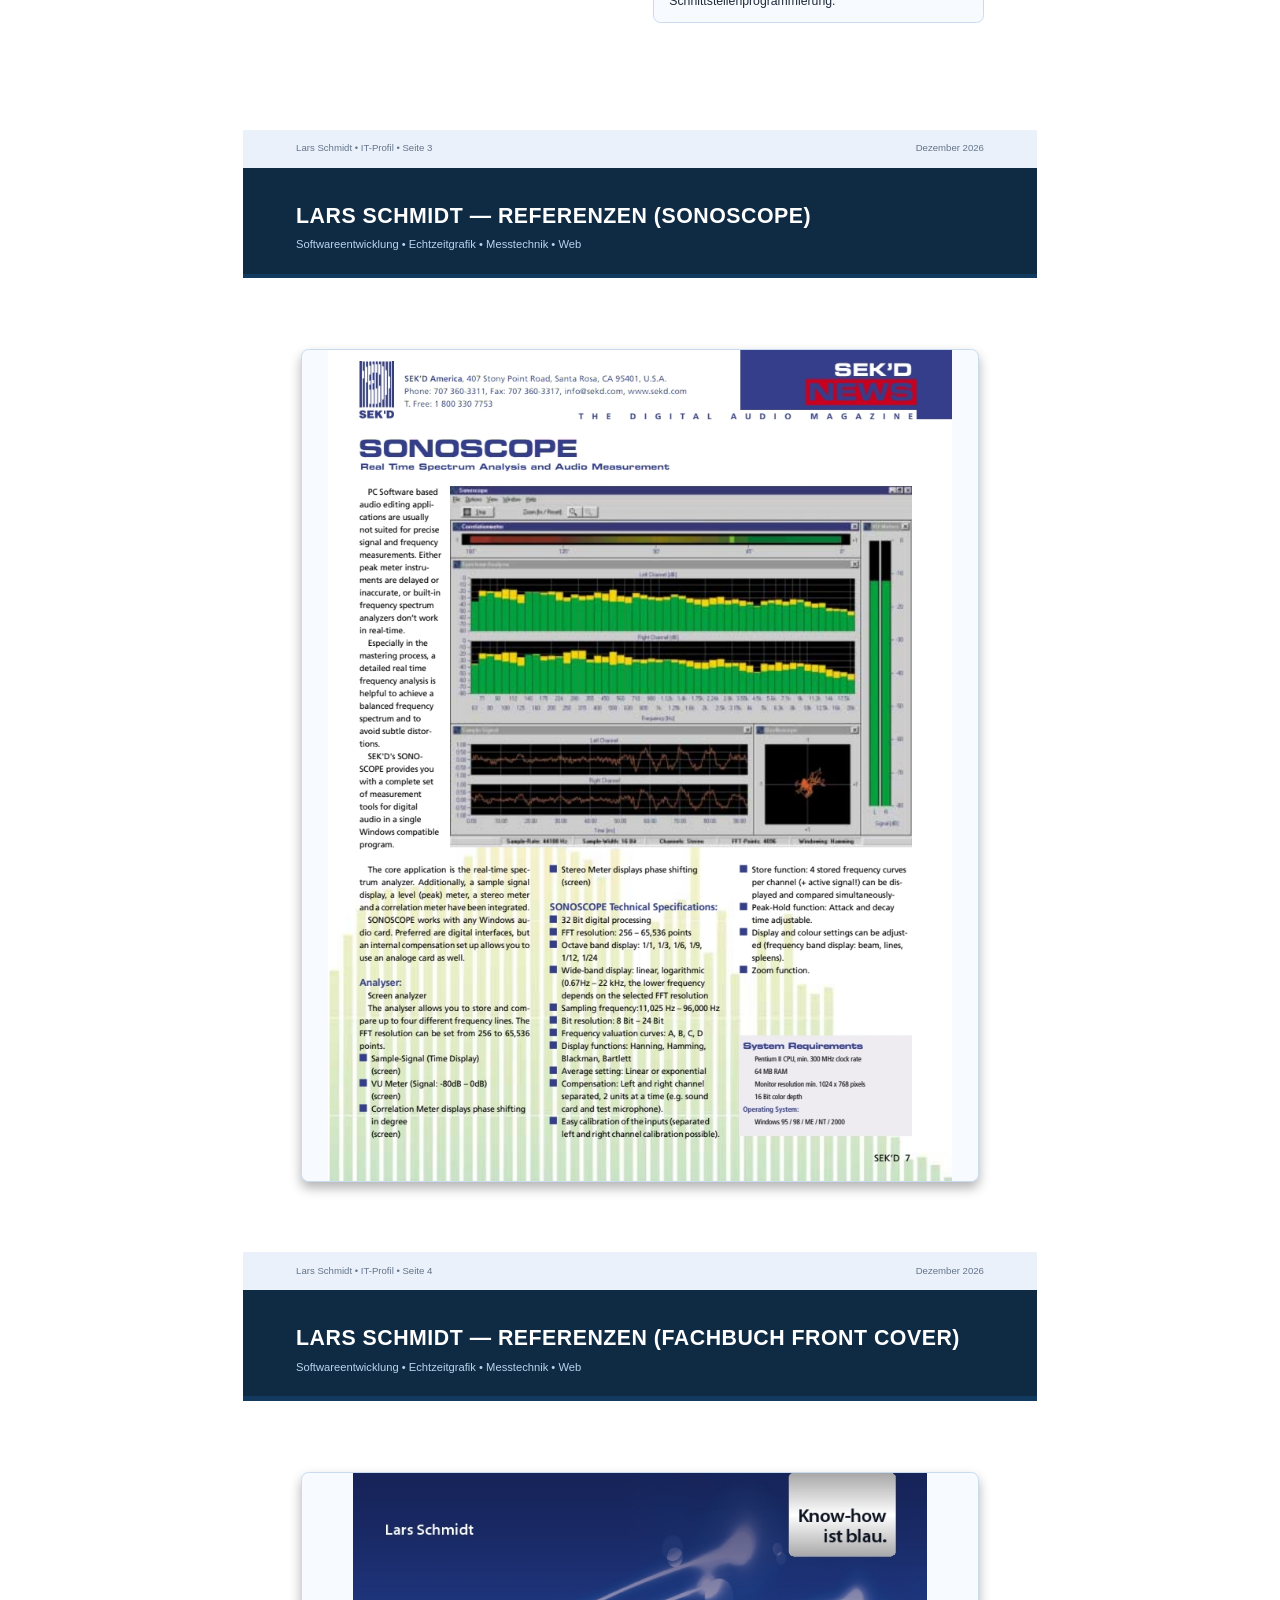
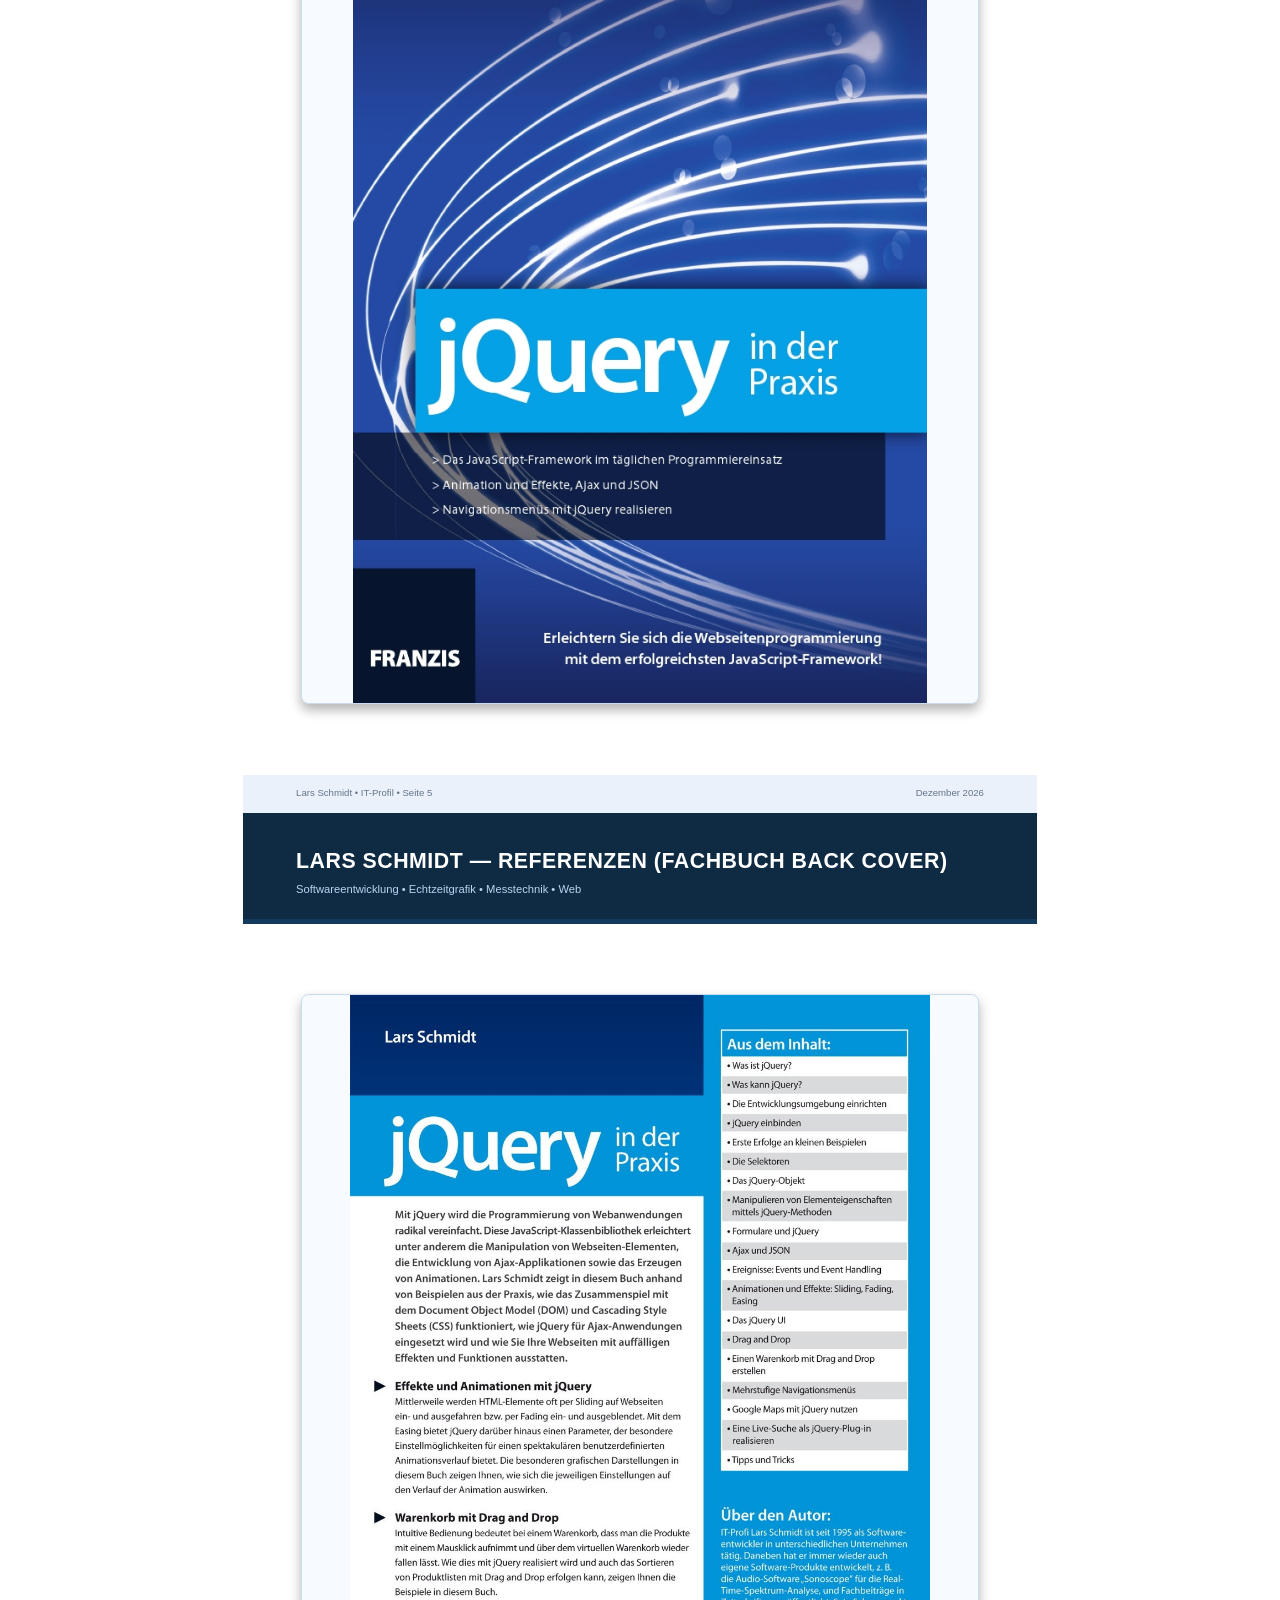
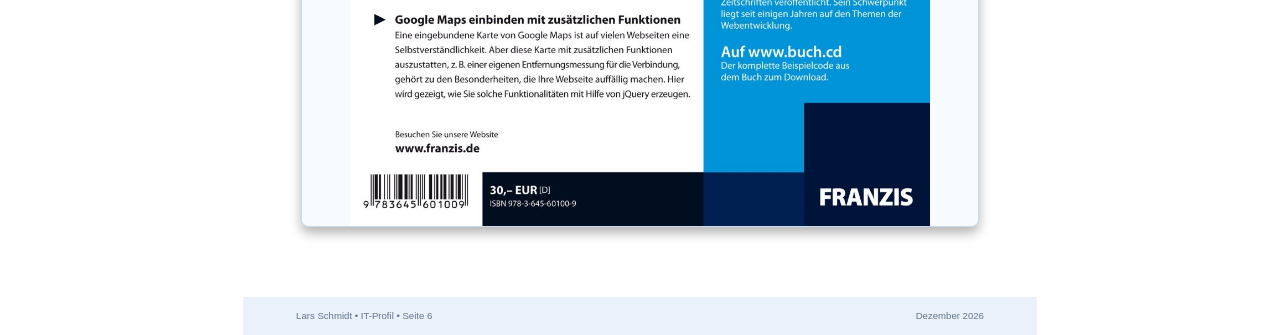
==== commit d8e6b2dd: "Update index.html" ====
--- a/index.html
+++ b/index.html
@@ -41,7 +41,7 @@
             <path
               d="M20 4H4a2 2 0 0 0-2 2v12a2 2 0 0 0 2 2h16a2 2 0 0 0 2-2V6a2 2 0 0 0-2-2zm0 4.2-8 5-8-5V6l8 5 8-5v2.2z" />
           </svg>
-          <a href="mailto:ls@lars-schmidt.de">ls@lars-schmidt.de</a>
+          <a href="mailto:ls@lars-schmidt.de">ls@lars-schmidt.de &nbsp;&nbsp;</a>
         </span>
 
         <span class="kontakt-item">
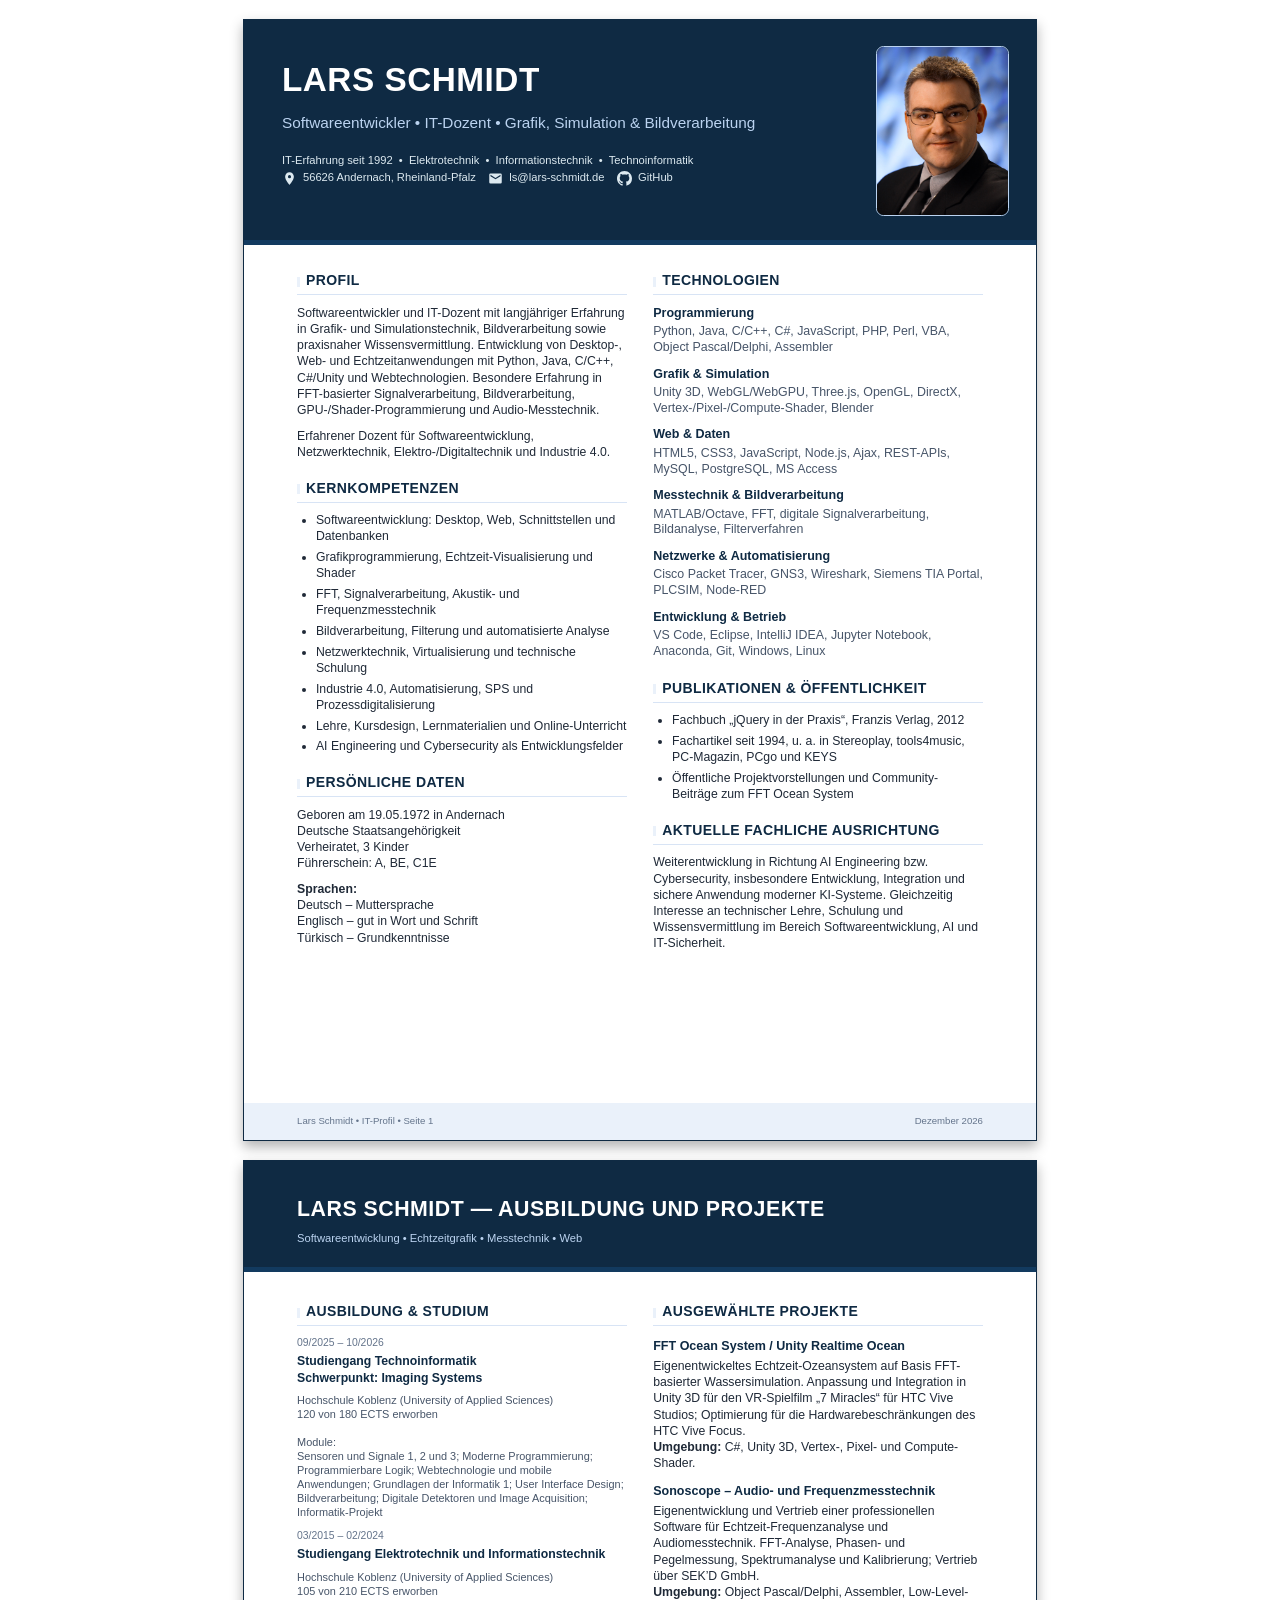
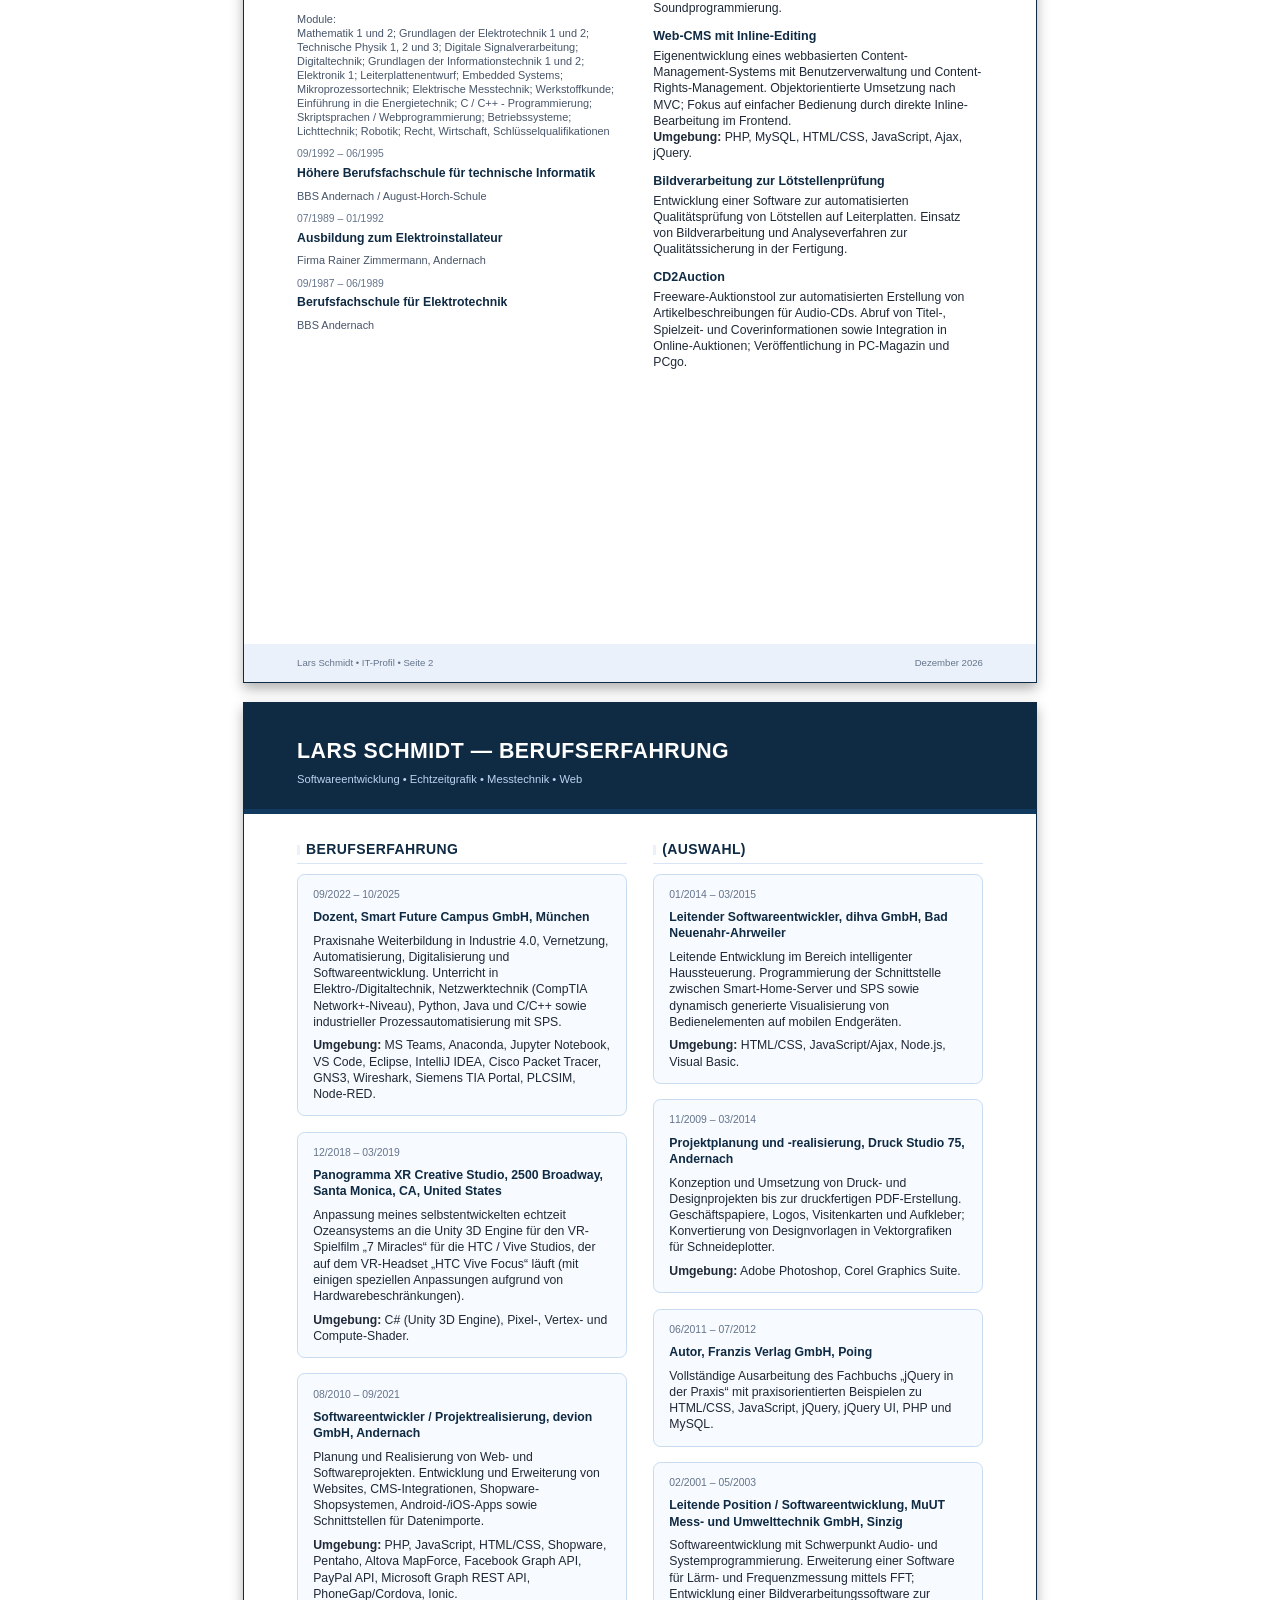
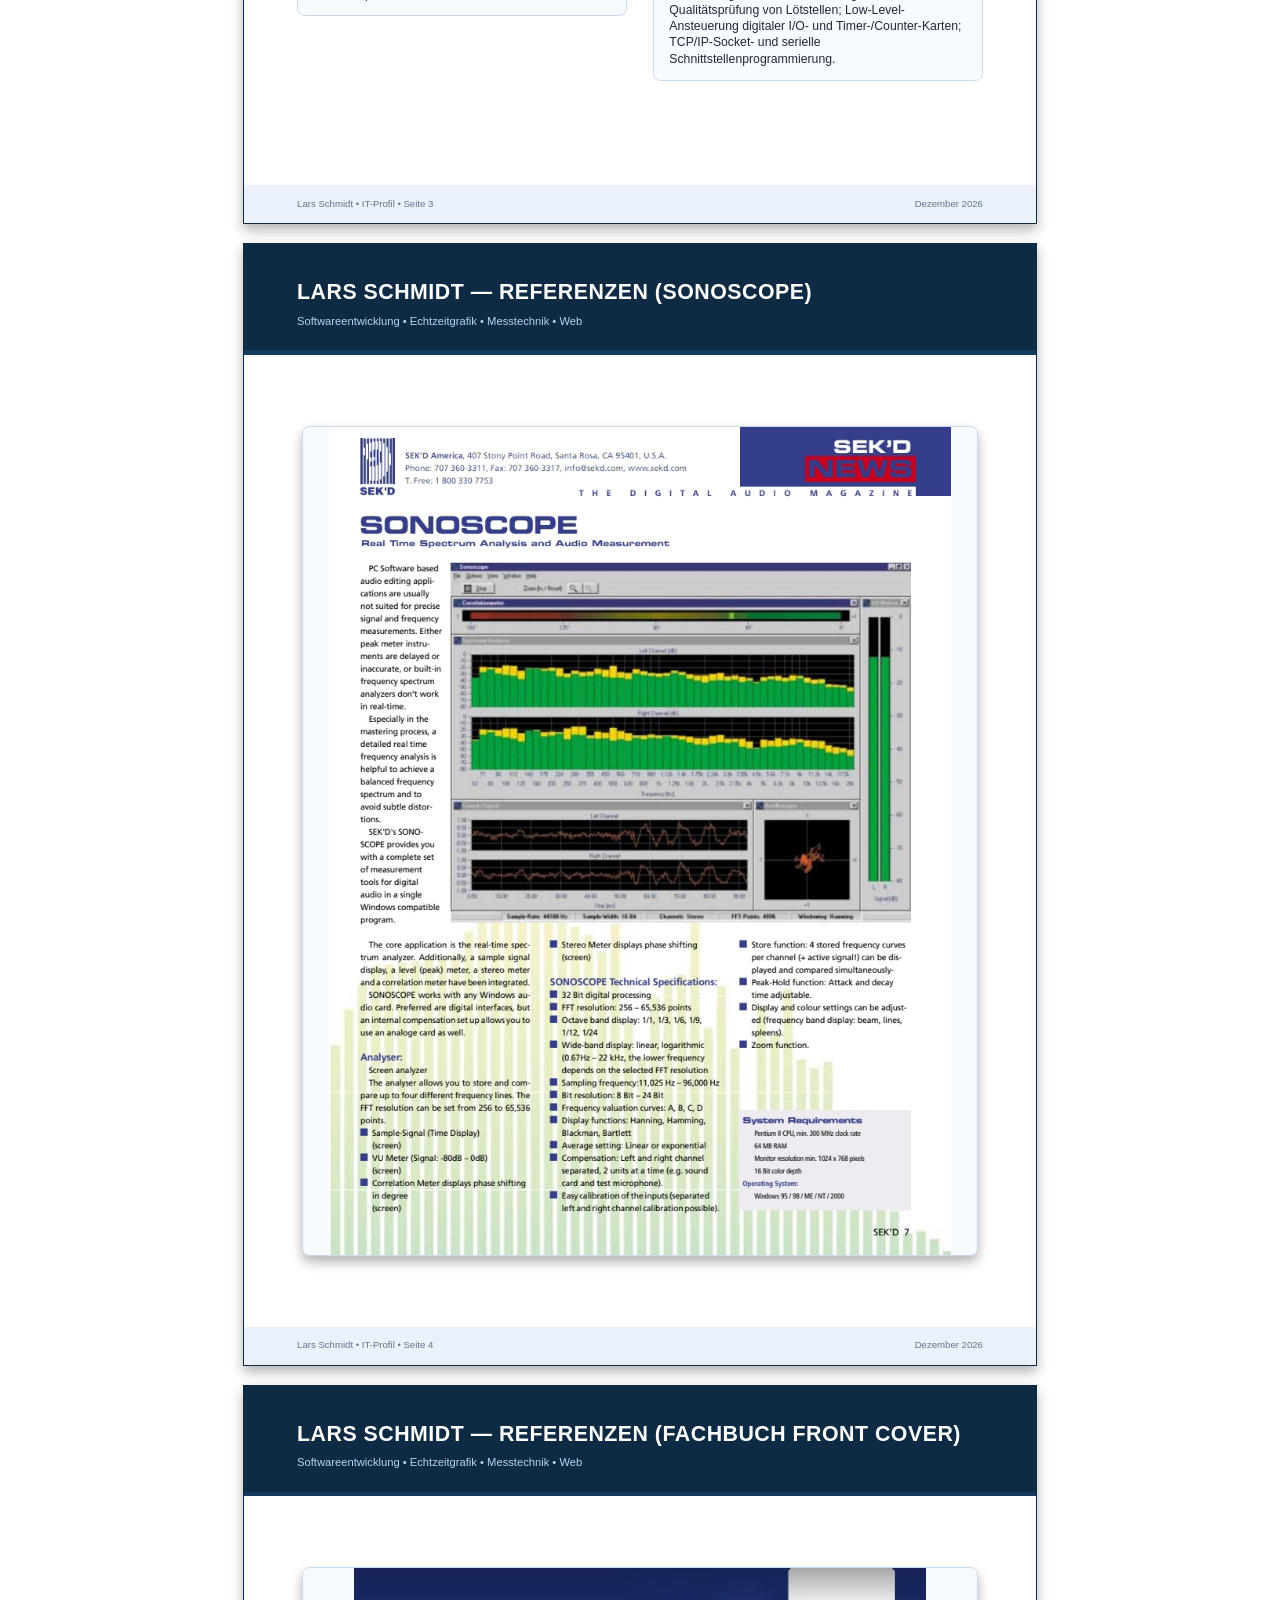
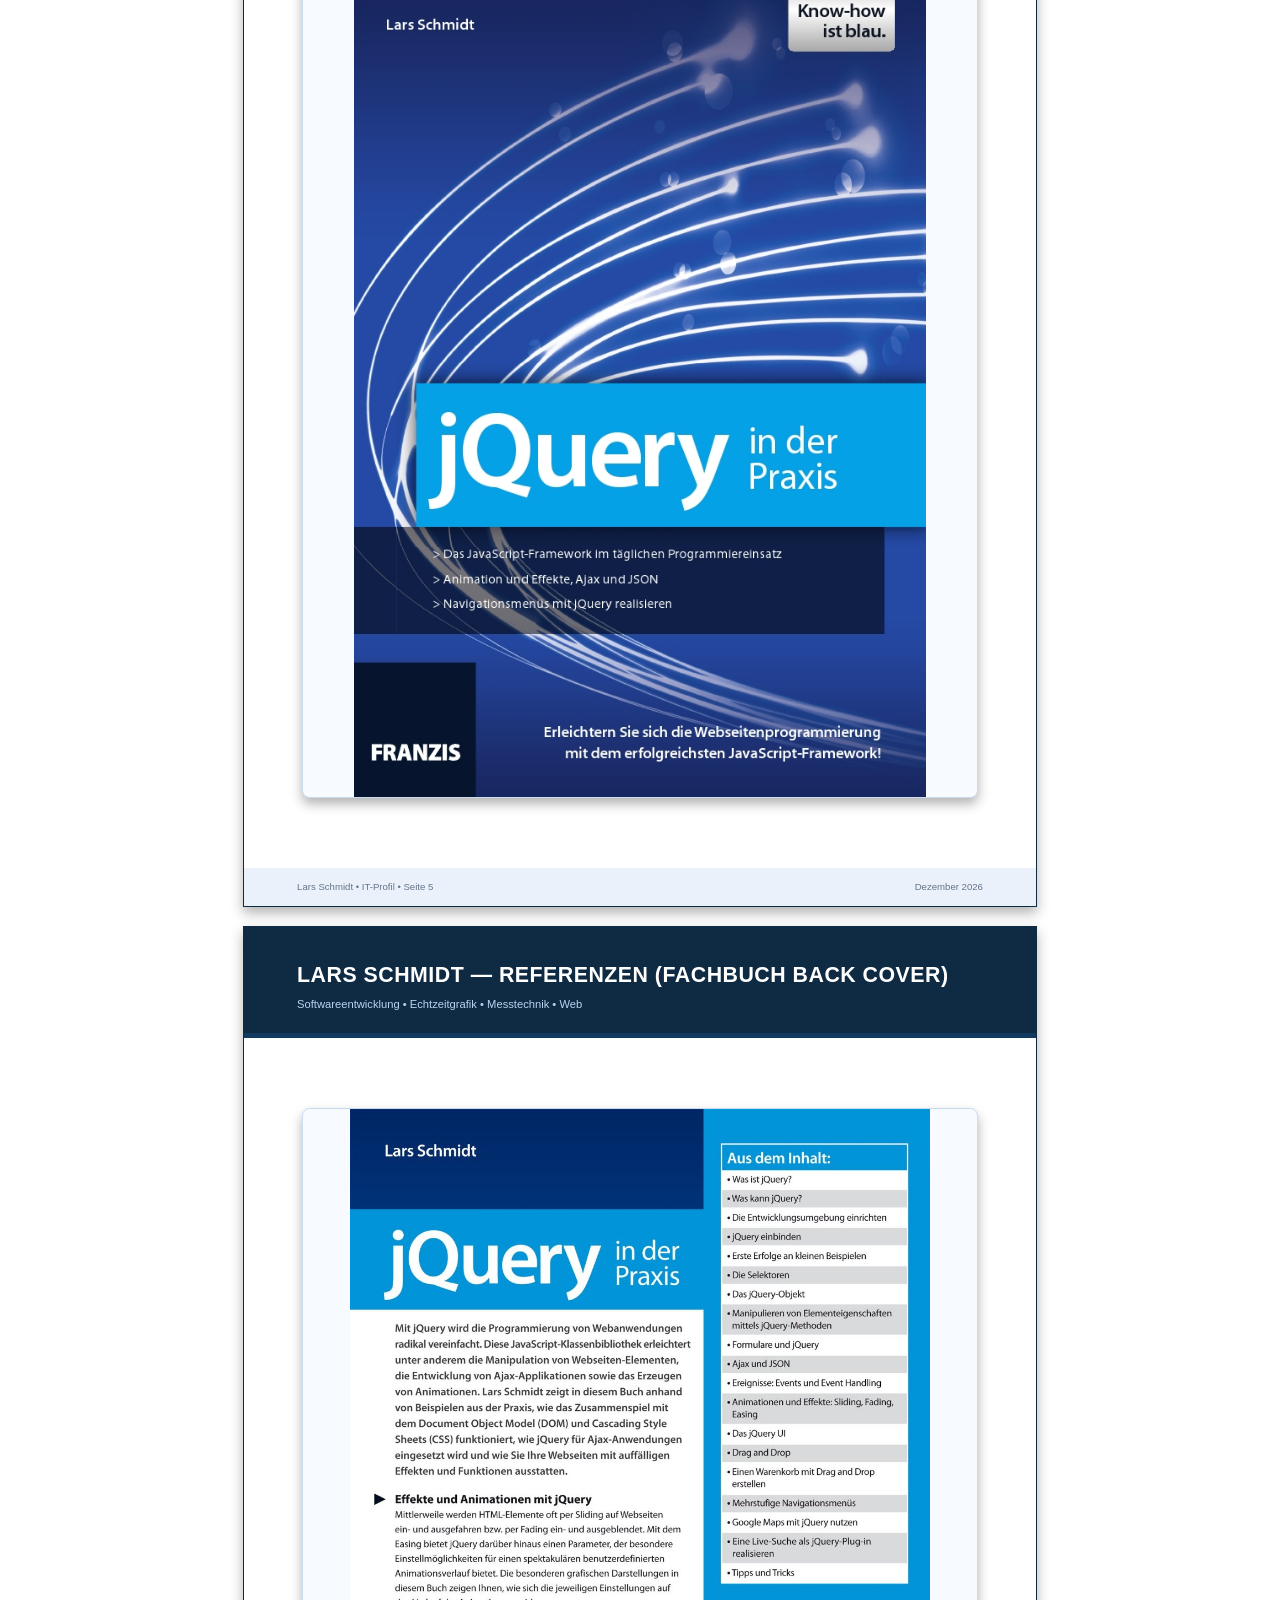
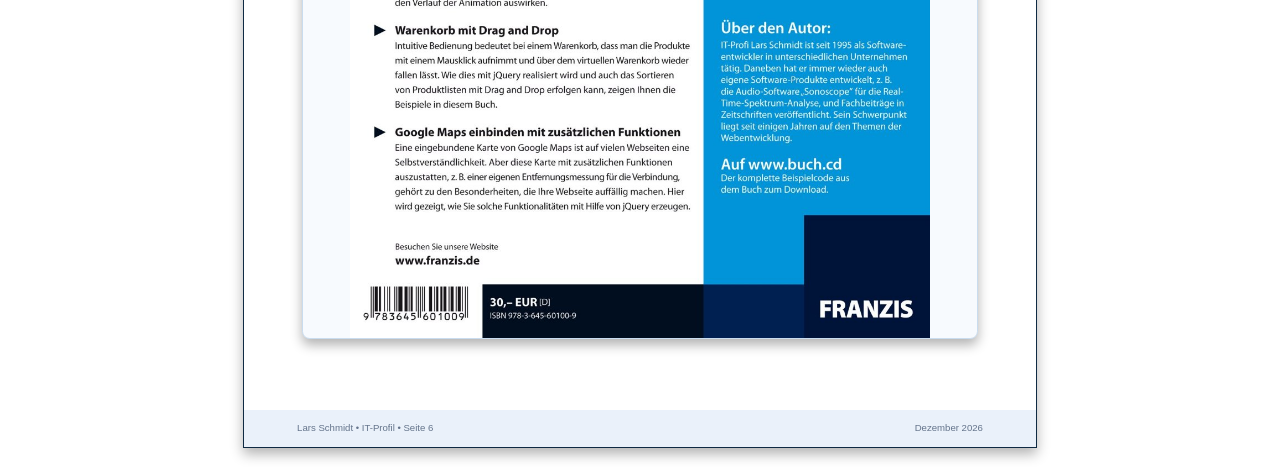
==== commit 95e05a08: "Update index.html" ====
--- a/index.html
+++ b/index.html
@@ -49,7 +49,7 @@
             <path
               d="M8 0C3.58 0 0 3.58 0 8c0 3.54 2.29 6.53 5.47 7.59.4.07.55-.17.55-.38 0-.19-.01-.82-.01-1.49-2.01.37-2.53-.49-2.69-.94-.09-.23-.48-.94-.82-1.13-.28-.15-.68-.52-.01-.53.63-.01 1.08.58 1.23.82.72 1.21 1.87.87 2.33.66.07-.52.28-.87.51-1.07-1.78-.2-3.64-.89-3.64-3.95 0-.87.31-1.59.82-2.15-.08-.2-.36-1.02.08-2.12 0 0 .67-.21 2.2.82.64-.18 1.32-.27 2-.27s1.36.09 2 .27c1.53-1.04 2.2-.82 2.2-.82.44 1.1.16 1.92.08 2.12.51.56.82 1.27.82 2.15 0 3.07-1.87 3.75-3.65 3.95.29.25.54.73.54 1.48 0 1.07-.01 1.93-.01 2.2 0 .21.15.46.55.38A7.995 7.995 0 0 0 16 8c0-4.42-3.58-8-8-8z" />
           </svg>
-          <a href="https://lars-schmidt-dev.github.io/it-profil/" target="_blank" rel="noopener">
+          <a href="https://github.com/lars-schmidt-dev/" target="_blank" rel="noopener">
             GitHub &nbsp;&nbsp;
           </a>
         </span>
@@ -149,7 +149,7 @@
       <div>
         <section class="section">
           <h2>Ausbildung &amp; Studium</h2>
-          <p class="date">09/2025 – 11/2026</p>
+          <p class="date">09/2025 – 10/2026</p>
           <p class="jobtitle">Studiengang Technoinformatik<br>Schwerpunkt: Imaging Systems</p>
           <p class="small">Hochschule Koblenz (University of Applied Sciences)<br>120 von 180 ECTS
             erworben<br><br>Module:<br>Sensoren und Signale 1, 2 und 3; Moderne Programmierung; Programmierbare Logik;
--- a/style.css
+++ b/style.css
@@ -83,6 +83,10 @@
   /* entscheidend */
   display: flex;
   flex-direction: column;
+  border: 0.4mm solid var(--navy);
+  box-shadow: 0 6px 12px rgba(0, 0, 0, 0.3);
+  margin-top: 5mm;
+  margin-bottom: 5mm;  
 }
 
 .header {
@@ -222,7 +226,7 @@
 
 @media print{
   body{margin:0}
-  .page{width:210mm;height:297mm;page-break-after:always;overflow:hidden}
+  .page{width:210mm;height:297mm;page-break-after:always;overflow:hidden;margin: 0 auto;}
   .page:last-child{page-break-after:auto}
   .job,.project,.section{break-inside:avoid}
   @page{size:A4;margin:0}
